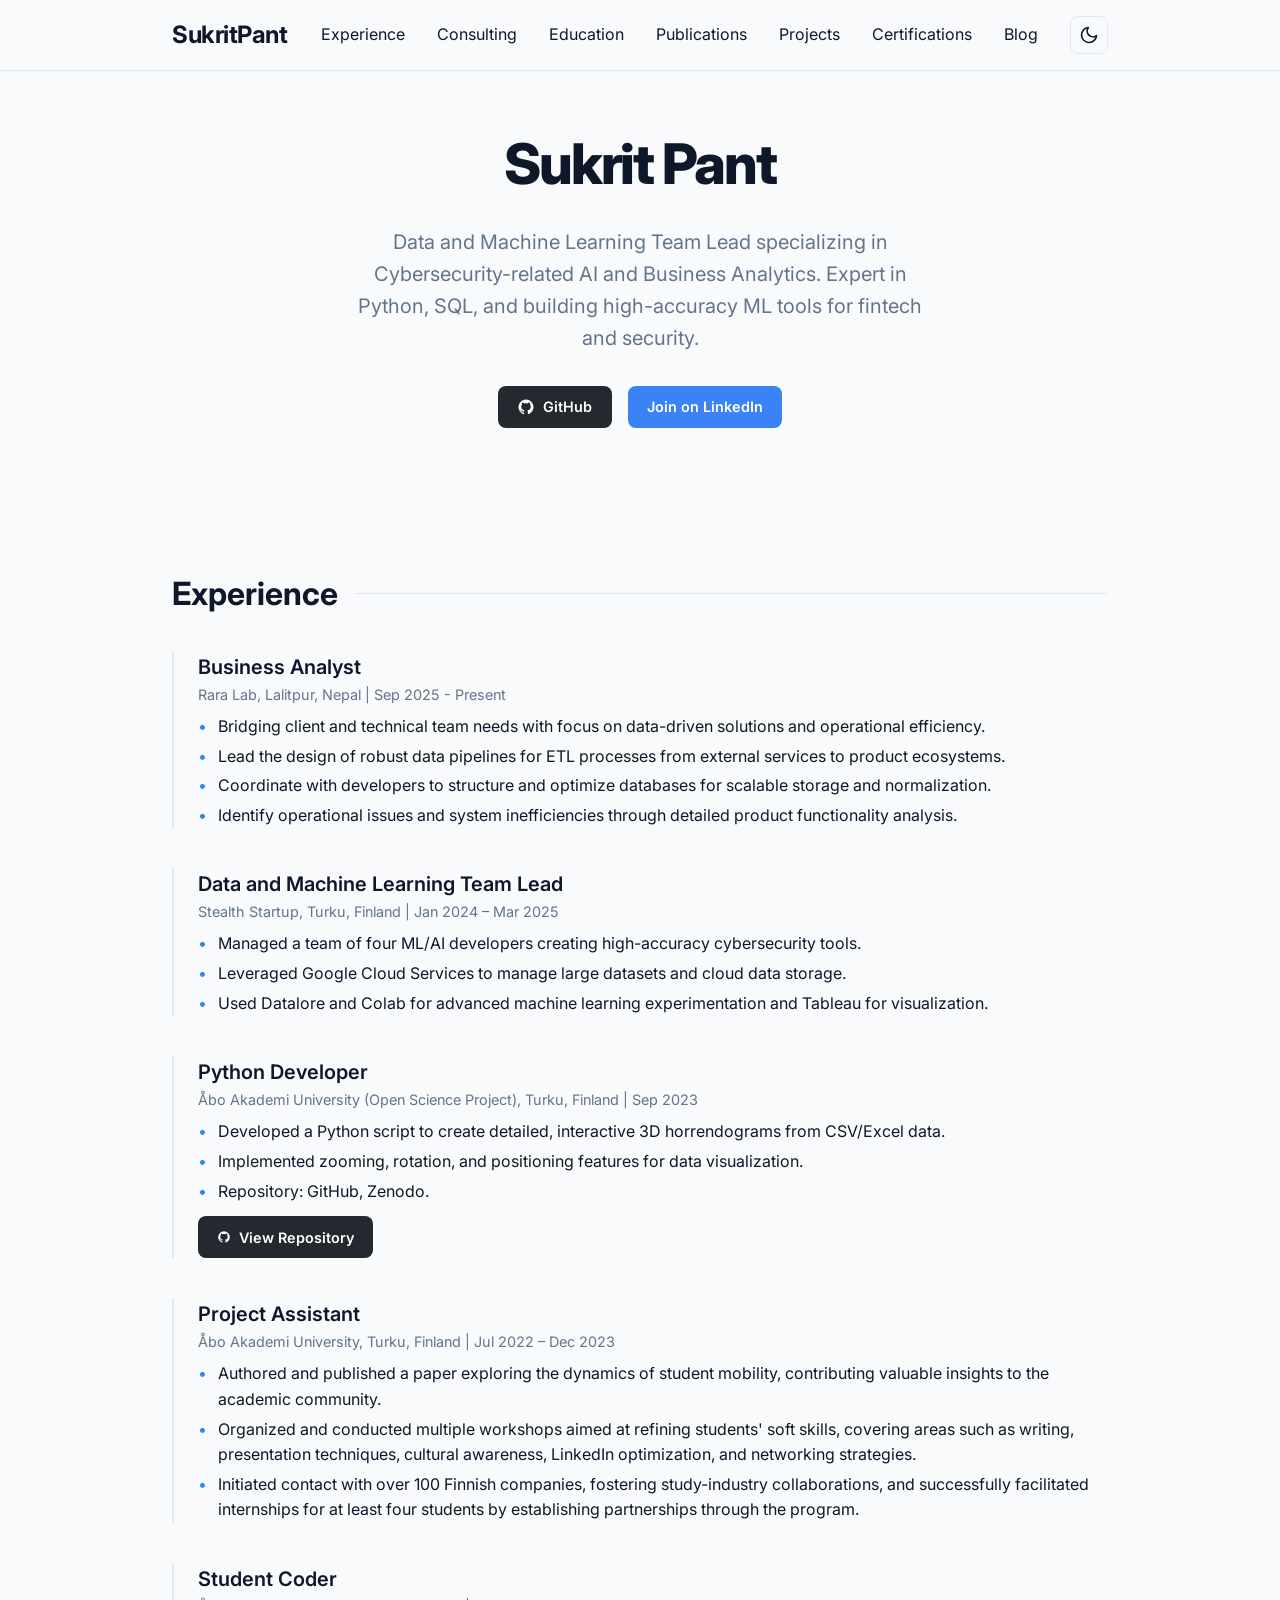
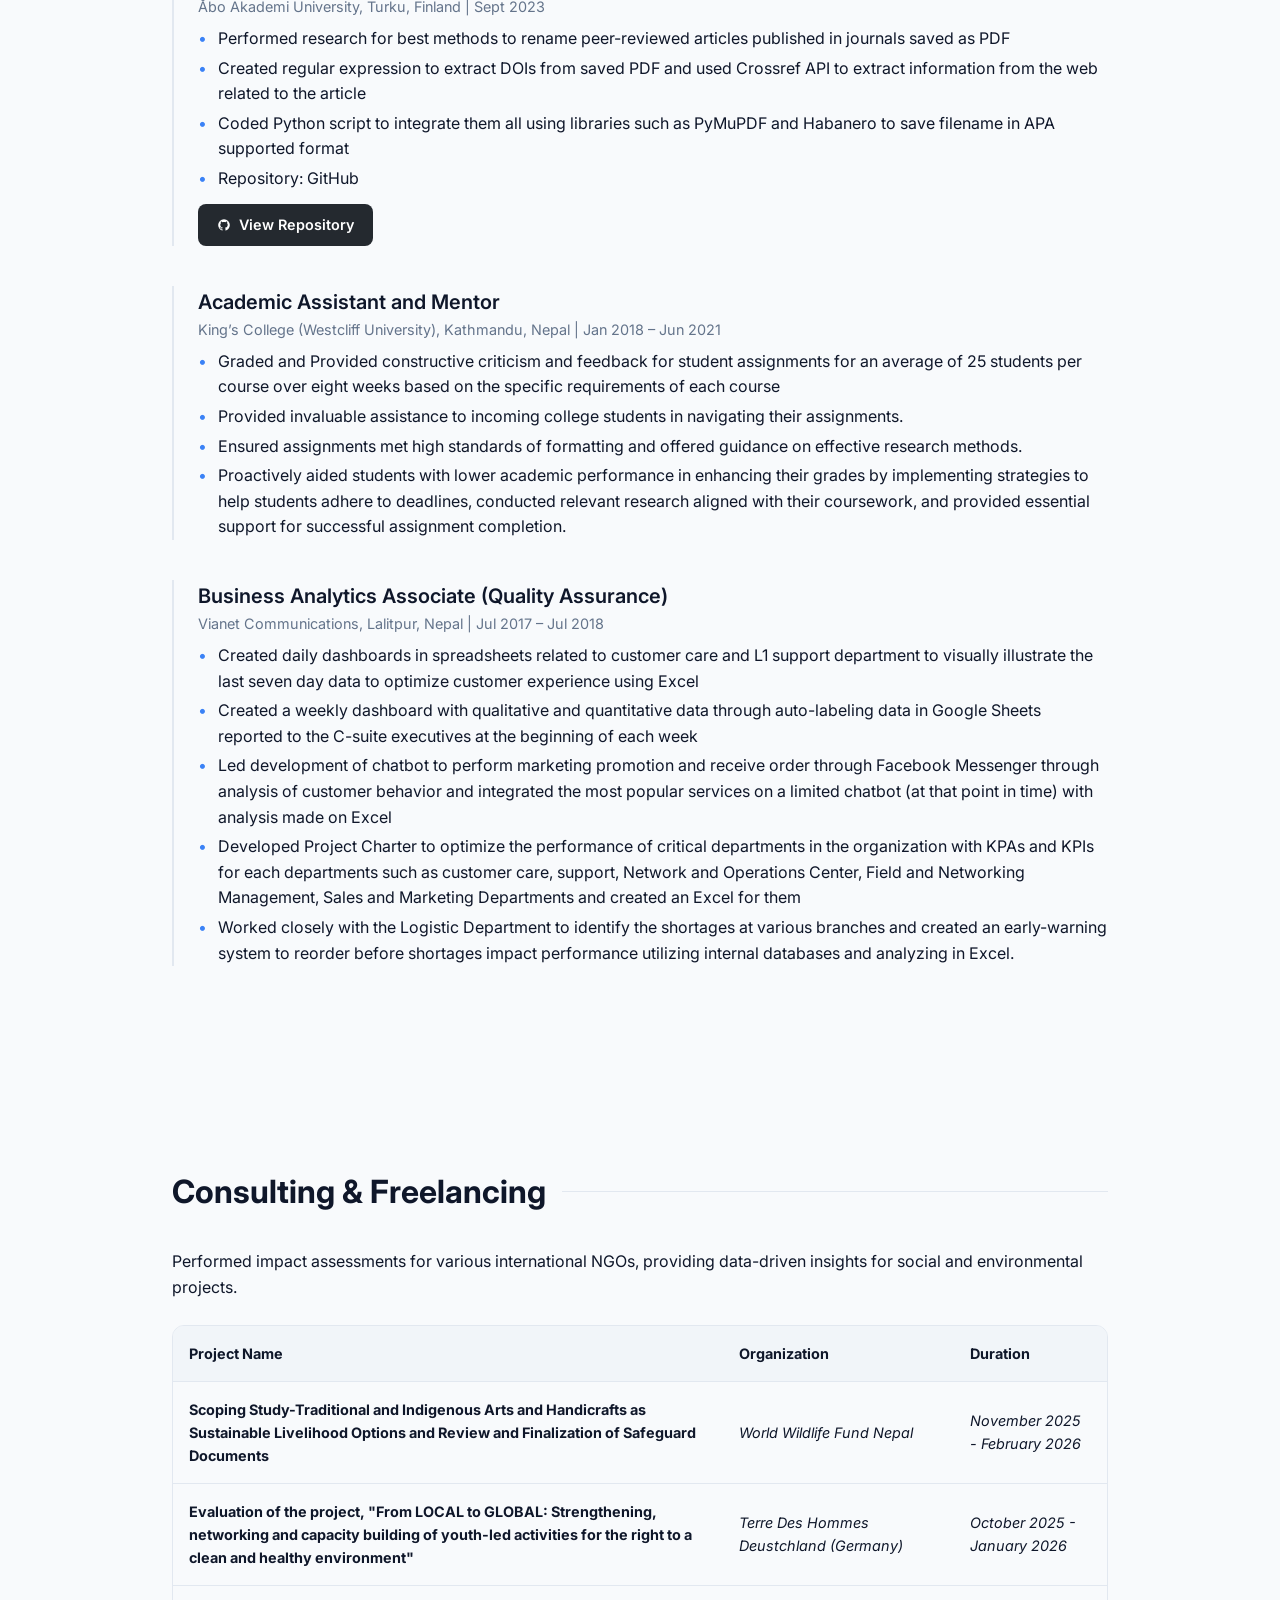
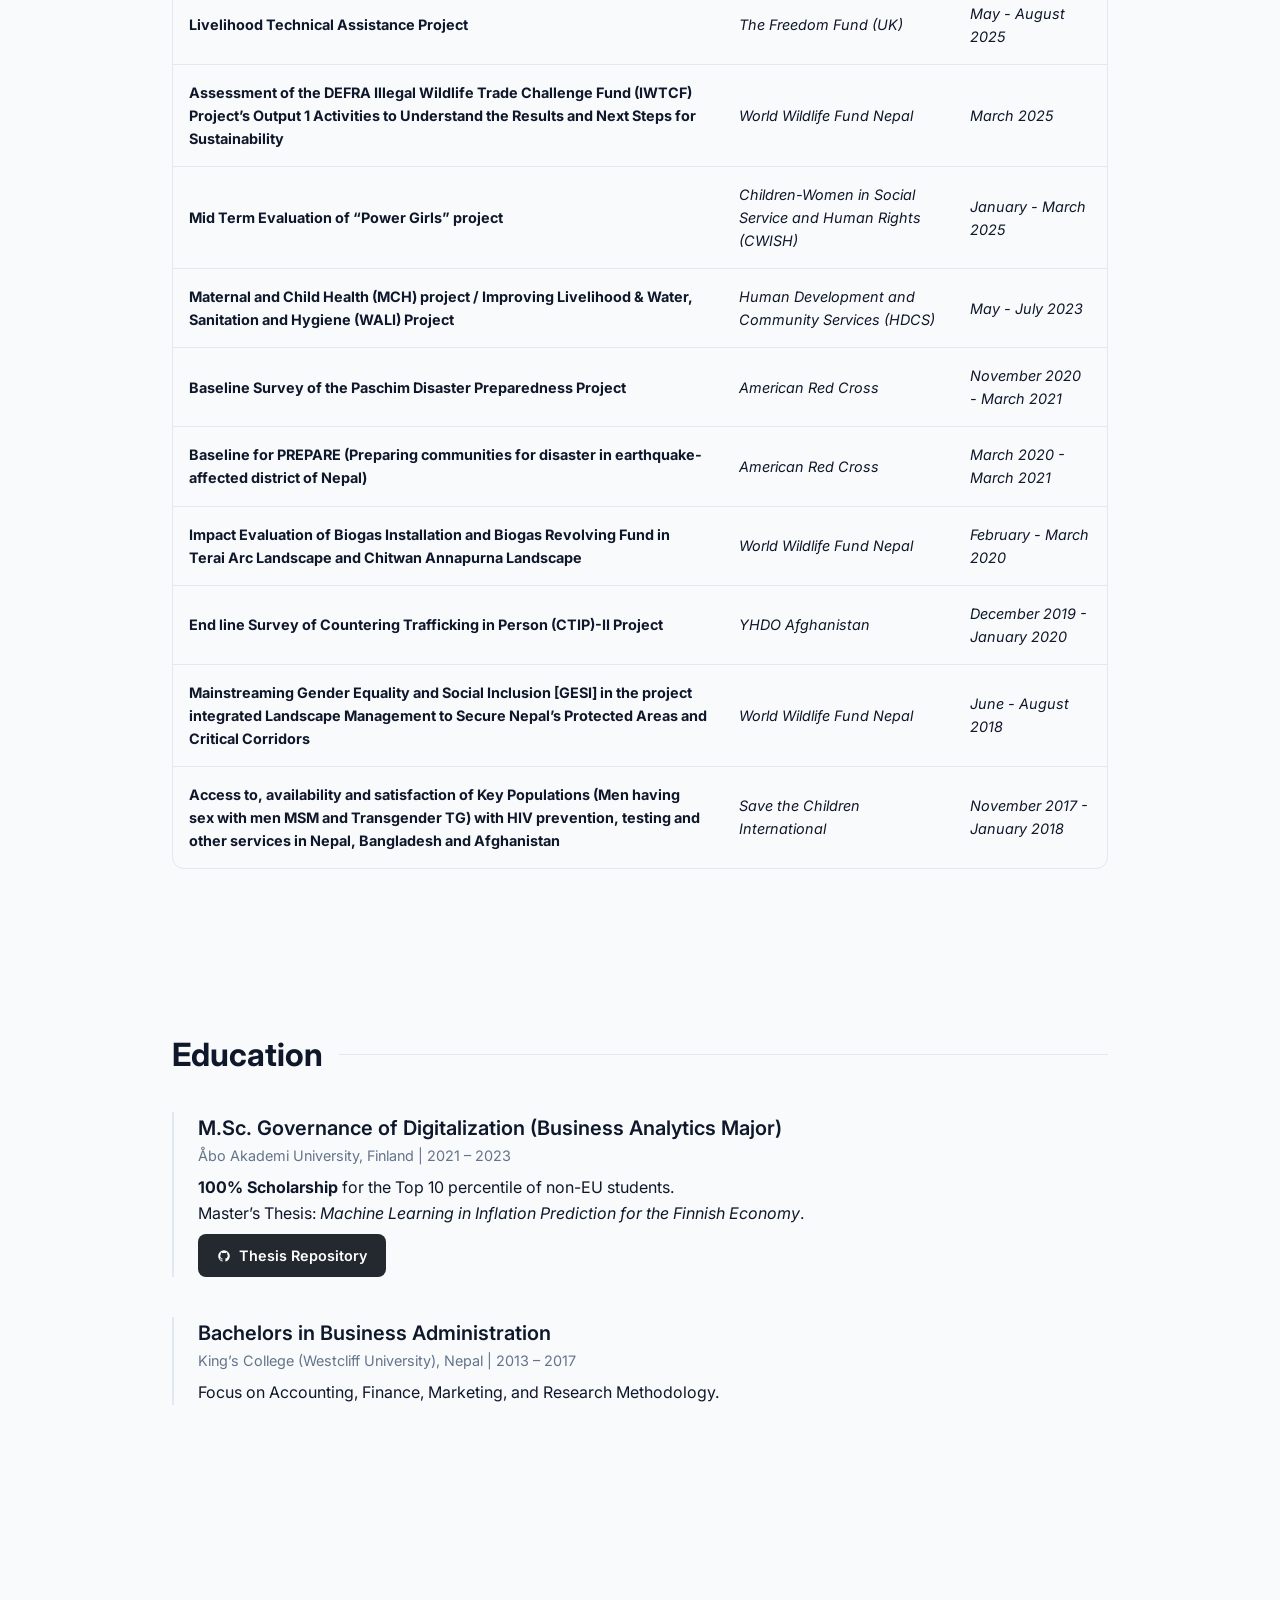
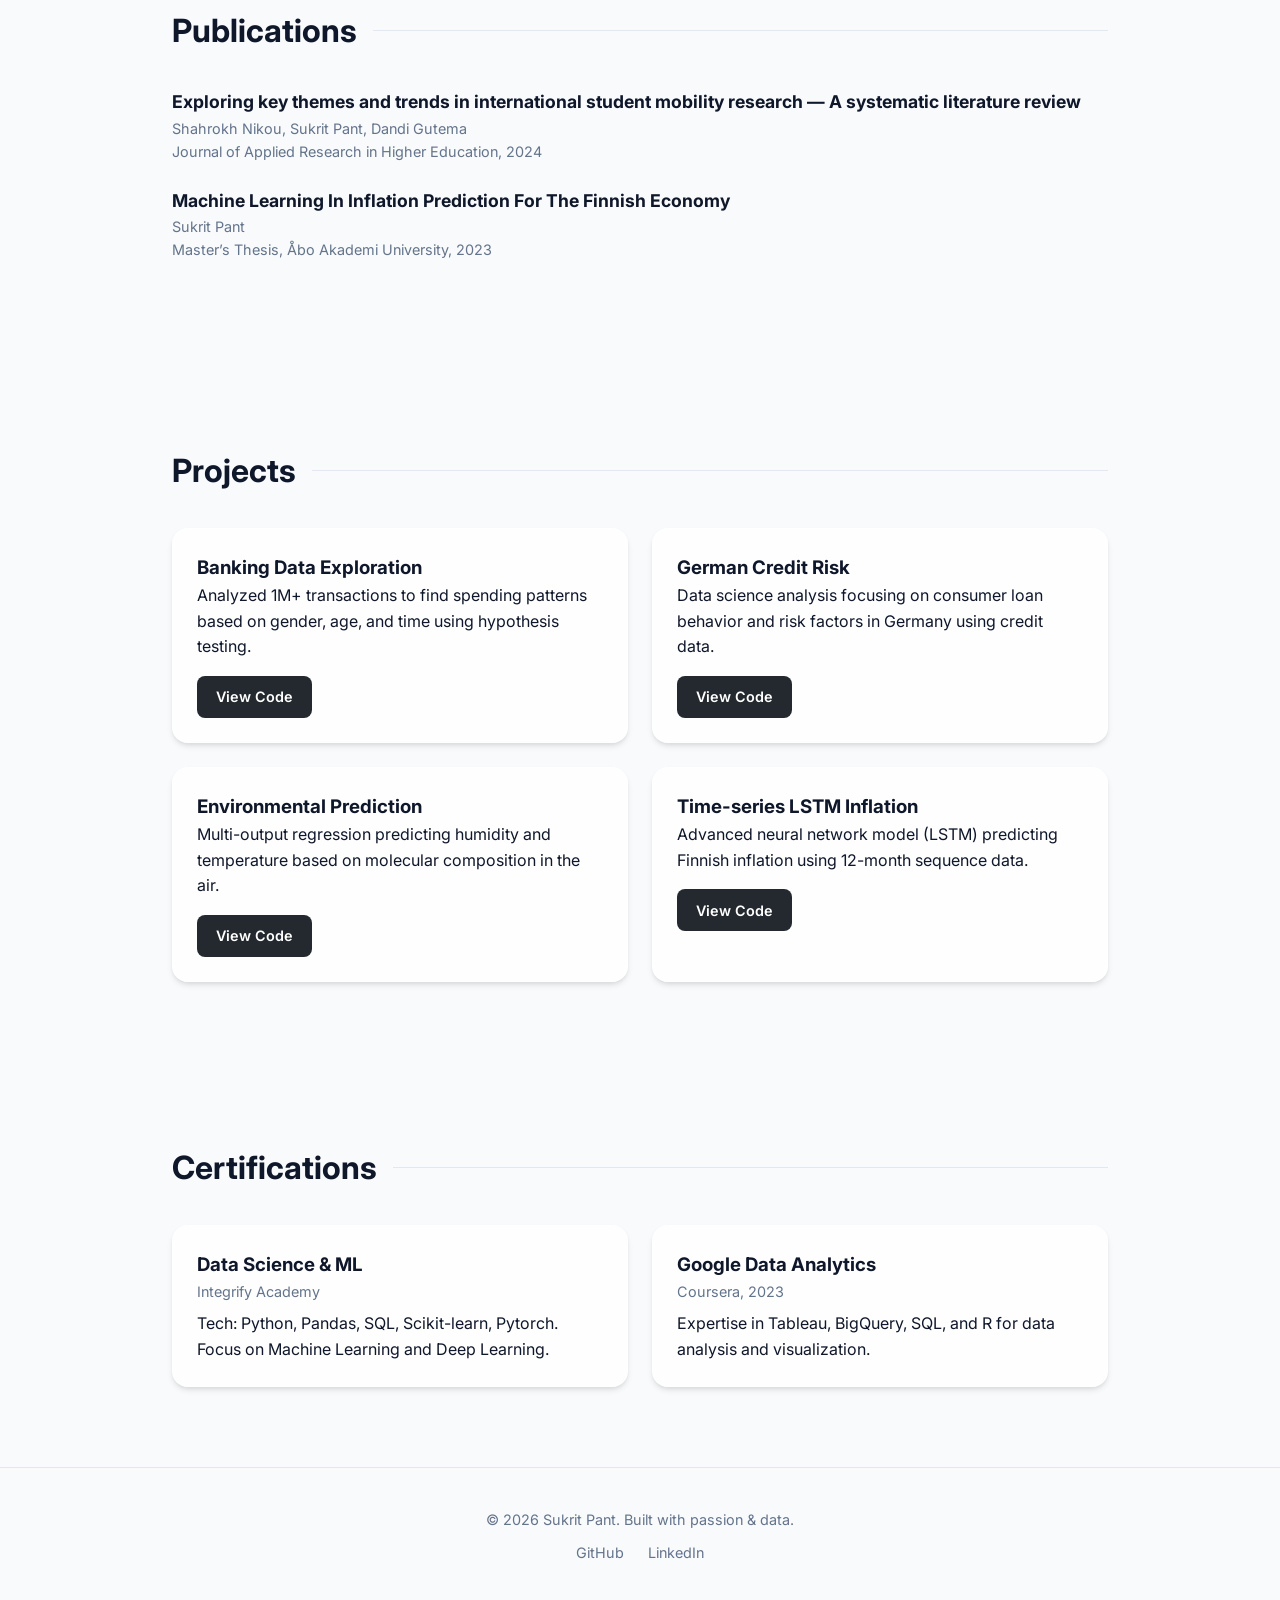
==== index.html @ 9f4bd6a6 "Static Website Build" ====
<!DOCTYPE html>
<html lang="en">

<head>
    <meta charset="UTF-8">
    <meta name="viewport" content="width=device-width, initial-scale=1.0">
    <title>Sukrit Pant | Data Scientist & Machine Learning Lead</title>
    <meta name="description"
        content="Portfolio of Sukrit Pant - Data & Machine Learning Lead with expertise in cybersecurity, business analytics, and AI.">
    <link rel="preconnect" href="https://fonts.googleapis.com">
    <link rel="preconnect" href="https://fonts.gstatic.com" crossorigin>
    <link href="https://fonts.googleapis.com/css2?family=Inter:wght@400;600;700;800&display=swap" rel="stylesheet">
    <link rel="stylesheet" href="styles.css">
</head>

<body>
    <header>
        <div class="container">
            <nav>
                <a href="index.html" class="logo">SukritPant</a>
                <div class="nav-links">
                    <a href="#experience">Experience</a>
                    <a href="#consulting">Consulting</a>
                    <a href="#education">Education</a>
                    <a href="#publications">Publications</a>
                    <a href="#projects">Projects</a>
                    <a href="#certifications">Certifications</a>
                    <a href="blog.html">Blog</a>
                    <button id="theme-toggle" aria-label="Toggle Dark Mode">
                        <svg id="sun-icon" xmlns="http://www.w3.org/2000/svg" width="20" height="20" viewBox="0 0 24 24"
                            fill="none" stroke="currentColor" stroke-width="2" stroke-linecap="round"
                            stroke-linejoin="round" style="display: none;">
                            <circle cx="12" cy="12" r="5"></circle>
                            <line x1="12" y1="1" x2="12" y2="3"></line>
                            <line x1="12" y1="21" x2="12" y2="23"></line>
                            <line x1="4.22" y1="4.22" x2="5.64" y2="5.64"></line>
                            <line x1="18.36" y1="18.36" x2="19.78" y2="19.78"></line>
                            <line x1="1" y1="12" x2="3" y2="12"></line>
                            <line x1="21" y1="12" x2="23" y2="12"></line>
                            <line x1="4.22" y1="19.78" x2="5.64" y2="18.36"></line>
                            <line x1="18.36" y1="5.64" x2="19.78" y2="4.22"></line>
                        </svg>
                        <svg id="moon-icon" xmlns="http://www.w3.org/2000/svg" width="20" height="20"
                            viewBox="0 0 24 24" fill="none" stroke="currentColor" stroke-width="2"
                            stroke-linecap="round" stroke-linejoin="round">
                            <path d="M21 12.79A9 9 0 1 1 11.21 3 7 7 0 0 0 21 12.79z"></path>
                        </svg>
                    </button>
                </div>
            </nav>
        </div>
    </header>

    <main class="container">
        <!-- Hero Section -->
        <section class="hero">
            <h1>Sukrit Pant</h1>
            <p>Data and Machine Learning Team Lead specializing in Cybersecurity-related AI and Business Analytics.
                Expert in Python, SQL, and building high-accuracy ML tools for fintech and security.</p>
            <div style="display: flex; justify-content: center; gap: 1rem; margin-top: 2rem;">
                <a href="https://github.com/sukritpant" class="btn btn-github" target="_blank">
                    <svg viewBox="0 0 24 24" width="18" height="18" fill="currentColor">
                        <path
                            d="M12 2A10 10 0 0 0 2 12c0 4.42 2.87 8.17 6.84 9.5.5.08.66-.23.66-.5v-1.69c-2.77.6-3.36-1.34-3.36-1.34-.46-1.16-1.11-1.47-1.11-1.47-.9-.62.07-.6.07-.6 1 .07 1.53 1.03 1.53 1.03.9 1.52 2.34 1.08 2.91.83.1-.65.35-1.09.63-1.34-2.22-.25-4.55-1.11-4.55-4.94 0-1.1.39-1.99 1.03-2.69-.1-.25-.45-1.29.1-2.64 0 0 .84-.27 2.75 1.02.79-.22 1.65-.33 2.5-.33.85 0 1.71.11 2.5.33 1.91-1.29 2.75-1.02 2.75-1.02.55 1.35.2 2.39.1 2.64.64.7 1.03 1.6 1.03 2.69 0 3.84-2.34 4.68-4.57 4.93.36.31.68.92.68 1.85V21c0 .27.16.59.67.5C19.14 20.16 22 16.42 22 12A10 10 0 0 0 12 2z" />
                    </svg>
                    GitHub
                </a>
                <a href="https://www.linkedin.com/in/sukritpant/" class="btn btn-primary" target="_blank">
                    Join on LinkedIn
                </a>
            </div>
        </section>

        <!-- Experience Section -->
        <section id="experience">
            <h2 class="section-title">Experience</h2>

            <div class="timeline-item">
                <h3>Business Analyst</h3>
                <div class="timeline-meta">Rara Lab, Lalitpur, Nepal | Sep 2025 - Present</div>
                <div class="timeline-content">
                    <ul>
                        <li>Bridging client and technical team needs with focus on data-driven solutions and operational
                            efficiency.</li>
                        <li>Lead the design of robust data pipelines for ETL processes from external services to product
                            ecosystems.</li>
                        <li>Coordinate with developers to structure and optimize databases for scalable storage and
                            normalization.</li>
                        <li>Identify operational issues and system inefficiencies through detailed product functionality
                            analysis.</li>
                    </ul>
                </div>
            </div>

            <div class="timeline-item">
                <h3>Data and Machine Learning Team Lead</h3>
                <div class="timeline-meta">Stealth Startup, Turku, Finland | Jan 2024 – Mar 2025</div>
                <div class="timeline-content">
                    <ul>
                        <li>Managed a team of four ML/AI developers creating high-accuracy cybersecurity tools.</li>
                        <li>Leveraged Google Cloud Services to manage large datasets and cloud data storage.</li>
                        <li>Used Datalore and Colab for advanced machine learning experimentation and Tableau for
                            visualization.</li>
                    </ul>
                </div>
            </div>

            <div class="timeline-item">
                <h3>Python Developer</h3>
                <div class="timeline-meta">Åbo Akademi University (Open Science Project), Turku, Finland | Sep 2023
                </div>
                <div class="timeline-content">
                    <ul>
                        <li>Developed a Python script to create detailed, interactive 3D horrendograms from CSV/Excel
                            data.</li>
                        <li>Implemented zooming, rotation, and positioning features for data visualization.</li>
                        <li>Repository: <a href="https://github.com/sukritpant/3d-horrendogramt"
                                target="_blank">GitHub</a>, <a href="https://zenodo.org/records/17541211"
                                target="_blank">Zenodo</a>.</li>
                    </ul>
                    <a href="https://github.com/sukritpant/3d-horrendogram" class="btn btn-github btn-sm"
                        style="margin-top: 0.5rem;" target="_blank">
                        <svg viewBox="0 0 24 24" width="14" height="14" fill="currentColor">
                            <path
                                d="M12 2A10 10 0 0 0 2 12c0 4.42 2.87 8.17 6.84 9.5.5.08.66-.23.66-.5v-1.69c-2.77.6-3.36-1.34-3.36-1.34-.46-1.16-1.11-1.47-1.11-1.47-.9-.62.07-.6.07-.6 1 .07 1.53 1.03 1.53 1.03.9 1.52 2.34 1.08 2.91.83.1-.65.35-1.09.63-1.34-2.22-.25-4.55-1.11-4.55-4.94 0-1.1.39-1.99 1.03-2.69-.1-.25-.45-1.29.1-2.64 0 0 .84-.27 2.75 1.02.79-.22 1.65-.33 2.5-.33.85 0 1.71.11 2.5.33 1.91-1.29 2.75-1.02 2.75-1.02.55 1.35.2 2.39.1 2.64.64.7 1.03 1.6 1.03 2.69 0 3.84-2.34 4.68-4.57 4.93.36.31.68.92.68 1.85V21c0 .27.16.59.67.5C19.14 20.16 22 16.42 22 12A10 10 0 0 0 12 2z" />
                        </svg>
                        View Repository
                    </a>
                </div>
            </div>

            <div class="timeline-item">
                <h3>Project Assistant</h3>
                <div class="timeline-meta">Åbo Akademi University, Turku, Finland | Jul 2022 – Dec 2023</div>
                <div class="timeline-content">
                    <ul>
                        <li>Authored and published a paper exploring the dynamics of student mobility, contributing
                            valuable insights to the academic community.</li>
                        <li>Organized and conducted multiple workshops aimed at refining students' soft skills, covering
                            areas such as writing, presentation techniques, cultural awareness, LinkedIn optimization,
                            and networking strategies.</li>
                        <li>Initiated contact with over 100 Finnish companies, fostering study-industry collaborations,
                            and successfully facilitated internships for at least four students by establishing
                            partnerships through the program.</li>
                    </ul>
                </div>
            </div>
            </div>
            <div class="timeline-item">
                <h3>Student Coder</h3>
                <div class="timeline-meta">Åbo Akademi University, Turku, Finland | Sept 2023</div>
                <div class="timeline-content">
                    <ul>
                        <li>Performed research for best methods to rename peer-reviewed articles published in journals
                            saved as PDF</li>
                        <li>Created regular expression to extract DOIs from saved PDF and used Crossref API to extract
                            information from the web related to the article</li>
                        <li>Coded Python script to integrate them all using libraries such as PyMuPDF and Habanero to
                            save filename in APA supported format</li>
                        <li>Repository: <a href="https://github.com/sukritpant/PDF_DOI_Renamer"
                                target="_blank">GitHub</a></li>
                    </ul>
                    <a href="https://github.com/sukritpant/PDF_DOI_Renamer" class="btn btn-github btn-sm"
                        style="margin-top: 0.5rem;" target="_blank">
                        <svg viewBox="0 0 24 24" width="14" height="14" fill="currentColor">
                            <path
                                d="M12 2A10 10 0 0 0 2 12c0 4.42 2.87 8.17 6.84 9.5.5.08.66-.23.66-.5v-1.69c-2.77.6-3.36-1.34-3.36-1.34-.46-1.16-1.11-1.47-1.11-1.47-.9-.62.07-.6.07-.6 1 .07 1.53 1.03 1.53 1.03.9 1.52 2.34 1.08 2.91.83.1-.65.35-1.09.63-1.34-2.22-.25-4.55-1.11-4.55-4.94 0-1.1.39-1.99 1.03-2.69-.1-.25-.45-1.29.1-2.64 0 0 .84-.27 2.75 1.02.79-.22 1.65-.33 2.5-.33.85 0 1.71.11 2.5.33 1.91-1.29 2.75-1.02 2.75-1.02.55 1.35.2 2.39.1 2.64.64.7 1.03 1.6 1.03 2.69 0 3.84-2.34 4.68-4.57 4.93.36.31.68.92.68 1.85V21c0 .27.16.59.67.5C19.14 20.16 22 16.42 22 12A10 10 0 0 0 12 2z" />
                        </svg>
                        View Repository
                    </a>
                </div>
            </div>
            <div class="timeline-item">
                <h3>Academic Assistant and Mentor</h3>
                <div class="timeline-meta">King’s College (Westcliff University), Kathmandu, Nepal | Jan 2018 – Jun 2021
                </div>
                <div class="timeline-content">
                    <ul>
                        <li>Graded and Provided constructive criticism and feedback for student assignments for an
                            average of 25 students per course over eight weeks based on the specific requirements of
                            each course</li>
                        <li>Provided invaluable assistance to incoming college students in navigating their assignments.
                        </li>
                        <li>Ensured assignments met high standards of formatting and offered guidance on effective
                            research methods.</li>
                        <li>Proactively aided students with lower academic performance in enhancing their grades by
                            implementing strategies to help students adhere to deadlines, conducted relevant research
                            aligned with their coursework, and provided essential support for successful assignment
                            completion. </li>
                    </ul>
                </div>
            </div>

            <div class="timeline-item">
                <h3>Business Analytics Associate (Quality Assurance)</h3>
                <div class="timeline-meta">Vianet Communications, Lalitpur, Nepal | Jul 2017 – Jul 2018</div>
                <div class="timeline-content">
                    <ul>
                        <li>Created daily dashboards in spreadsheets related to customer care and L1 support
                            department to visually illustrate the last seven day data to optimize customer experience
                            using Excel</li>
                        <li>Created a weekly dashboard with qualitative and quantitative data through auto-labeling
                            data in Google Sheets reported to the C-suite executives at the beginning of each week</li>
                        <li>Led development of chatbot to perform marketing promotion and receive order through
                            Facebook Messenger through analysis of customer behavior and integrated the most popular
                            services on a limited chatbot (at that point in time) with analysis made on Excel</li>
                        <li>Developed Project Charter to optimize the performance of critical departments in the
                            organization with KPAs and KPIs for each departments such as customer care, support, Network
                            and Operations Center, Field and Networking Management, Sales and Marketing Departments and
                            created an Excel for them</li>
                        <li>Worked closely with the Logistic Department to identify the shortages at various branches
                            and created an early-warning system to reorder before shortages impact performance utilizing
                            internal databases and analyzing in Excel.</li>
                    </ul>
                </div>
            </div>
        </section>

        <!-- Consulting Section -->
        <section id="consulting">
            <h2 class="section-title">Consulting & Freelancing</h2>
            <p>Performed impact assessments for various international NGOs, providing data-driven insights for social
                and environmental projects.</p>
            <div class="consulting-table-container">
                <table>
                    <thead>
                        <tr>
                            <th>Project Name</th>
                            <th>Organization</th>
                            <th>Duration</th>
                        </tr>
                    </thead>
                    <tbody>
                        <tr>
                            <td><strong>Scoping Study-Traditional and Indigenous Arts and Handicrafts as Sustainable
                                    Livelihood
                                    Options and Review and Finalization of Safeguard Documents</strong></td>
                            <td><i>World Wildlife Fund Nepal</i></td>
                            <td><i>November 2025 - February 2026</i></td>
                        </tr>
                        <tr>
                            <td><strong>Evaluation of the project, "From LOCAL to GLOBAL: Strengthening, networking and
                                    capacity
                                    building of youth-led activities for the right to a clean and healthy
                                    environment"</strong></td>
                            <td><i>Terre Des Hommes Deustchland (Germany)</i></td>
                            <td><i>October 2025 - January 2026</i></td>
                        </tr>
                        <tr>
                            <td><strong>Livelihood Technical Assistance Project</strong></td>
                            <td><i>The Freedom Fund (UK)</i></td>
                            <td><i>May - August 2025</i></td>
                        </tr>
                        <tr>
                            <td><strong>Assessment of the DEFRA Illegal Wildlife Trade Challenge Fund (IWTCF) Project’s
                                    Output 1
                                    Activities to Understand the Results and Next Steps for Sustainability</strong></td>
                            <td><i>World Wildlife Fund Nepal</i></td>
                            <td><i>March 2025</i></td>
                        </tr>
                        <tr>
                            <td><strong>Mid Term Evaluation of “Power Girls” project</strong></td>
                            <td><i>Children-Women in Social Service and Human Rights (CWISH)</i></td>
                            <td><i>January - March 2025</i></td>
                        </tr>
                        <tr>
                            <td><strong>Maternal and Child Health (MCH) project / Improving Livelihood & Water,
                                    Sanitation and
                                    Hygiene (WALI) Project</strong></td>
                            <td><i>Human Development and Community Services (HDCS)</i></td>
                            <td><i>May - July 2023</i></td>
                        </tr>
                        <tr>
                            <td><strong>Baseline Survey of the Paschim Disaster Preparedness Project</strong></td>
                            <td><i>American Red Cross</i></td>
                            <td><i>November 2020 - March 2021</i></td>
                        </tr>
                        <tr>
                            <td><strong>Baseline for PREPARE (Preparing communities for disaster in earthquake-affected
                                    district
                                    of Nepal)</strong></td>
                            <td><i>American Red Cross</i></td>
                            <td><i>March 2020 - March 2021</i></td>
                        </tr>
                        <tr>
                            <td><strong>Impact Evaluation of Biogas Installation and Biogas Revolving Fund in Terai Arc
                                    Landscape and Chitwan Annapurna Landscape</strong></td>
                            <td><i>World Wildlife Fund Nepal</i></td>
                            <td><i>February - March 2020</i></td>
                        </tr>
                        <tr>
                            <td><strong>End line Survey of Countering Trafficking in Person (CTIP)-II Project</strong>
                            </td>
                            <td><i>YHDO Afghanistan</i></td>
                            <td><i>December 2019 - January 2020</i></td>
                        </tr>
                        <tr>
                            <td><strong>Mainstreaming Gender Equality and Social Inclusion [GESI] in the project
                                    integrated
                                    Landscape Management to Secure Nepal’s Protected Areas and Critical
                                    Corridors</strong></td>
                            <td><i>World Wildlife Fund Nepal</i></td>
                            <td><i>June - August 2018</i></td>
                        </tr>
                        <tr>
                            <td><strong>Access to, availability and satisfaction of Key Populations (Men having sex with
                                    men MSM
                                    and Transgender TG) with HIV prevention, testing and other services in Nepal,
                                    Bangladesh
                                    and Afghanistan</strong></td>
                            <td><i>Save the Children International</i></td>
                            <td><i>November 2017 - January 2018</i></td>
                        </tr>
                    </tbody>
                </table>
            </div>
        </section>

        <!-- Education Section -->
        <section id="education">
            <h2 class="section-title">Education</h2>

            <div class="timeline-item">
                <h3>M.Sc. Governance of Digitalization (Business Analytics Major)</h3>
                <div class="timeline-meta">Åbo Akademi University, Finland | 2021 – 2023</div>
                <div class="timeline-content">
                    <p><strong>100% Scholarship</strong> for the Top 10 percentile of non-EU students.</p>
                    <p>Master’s Thesis: <em>Machine Learning in Inflation Prediction for the Finnish Economy</em>.</p>
                    <a href="https://github.com/sukritpant" class="btn btn-github btn-sm" style="margin-top: 0.5rem;">
                        <svg viewBox="0 0 24 24" width="14" height="14" fill="currentColor">
                            <path
                                d="M12 2A10 10 0 0 0 2 12c0 4.42 2.87 8.17 6.84 9.5.5.08.66-.23.66-.5v-1.69c-2.77.6-3.36-1.34-3.36-1.34-.46-1.16-1.11-1.47-1.11-1.47-.9-.62.07-.6.07-.6 1 .07 1.53 1.03 1.53 1.03.9 1.52 2.34 1.08 2.91.83.1-.65.35-1.09.63-1.34-2.22-.25-4.55-1.11-4.55-4.94 0-1.1.39-1.99 1.03-2.69-.1-.25-.45-1.29.1-2.64 0 0 .84-.27 2.75 1.02.79-.22 1.65-.33 2.5-.33.85 0 1.71.11 2.5.33 1.91-1.29 2.75-1.02 2.75-1.02.55 1.35.2 2.39.1 2.64.64.7 1.03 1.6 1.03 2.69 0 3.84-2.34 4.68-4.57 4.93.36.31.68.92.68 1.85V21c0 .27.16.59.67.5C19.14 20.16 22 16.42 22 12A10 10 0 0 0 12 2z" />
                        </svg>
                        Thesis Repository
                    </a>
                </div>
            </div>

            <div class="timeline-item">
                <h3>Bachelors in Business Administration</h3>
                <div class="timeline-meta">King’s College (Westcliff University), Nepal | 2013 – 2017</div>
                <div class="timeline-content">
                    <p>Focus on Accounting, Finance, Marketing, and Research Methodology.</p>
                </div>
            </div>
        </section>

        <!-- Publications Section -->
        <section id="publications">
            <h2 class="section-title">Publications</h2>
            <a href="https://www.emerald.com/jarhe/article/16/3/843/1218182/Exploring-key-themes-and-trends-in-international"
                target="_blank">
                <div class="pub-item">
                    <div class="pub-title">Exploring key themes and trends in international student mobility research —
                        A
                        systematic literature review</div>
                    <div class="pub-authors">Shahrokh Nikou, Sukrit Pant, Dandi Gutema</div>
                    <div class="timeline-meta">Journal of Applied Research in Higher Education, 2024</div>
                </div>
            </a>
            <a href="https://www.doria.fi/handle/10024/187134" target="_blank">
                <div class="pub-item">
                    <div class="pub-title">Machine Learning In Inflation Prediction For The Finnish Economy</div>
                    <div class="pub-authors">Sukrit Pant</div>
                    <div class="timeline-meta">Master’s Thesis, Åbo Akademi University, 2023</div>
                </div>
            </a>
        </section>

        <!-- Projects Section -->
        <section id="projects">
            <h2 class="section-title">Projects</h2>
            <div class="grid">
                <div class="card">
                    <h3>Banking Data Exploration</h3>
                    <p>Analyzed 1M+ transactions to find spending patterns based on gender, age, and time using
                        hypothesis testing.</p>
                    <a href="https://github.com/sukritpant/bank-customer-segmentation" class="btn btn-github btn-sm"
                        style="margin-top: 1rem;" target="_blank">View
                        Code</a>
                </div>
                <div class="card">
                    <h3>German Credit Risk</h3>
                    <p>Data science analysis focusing on consumer loan behavior and risk factors in Germany using credit
                        data.</p>
                    <a href="https://github.com/sukritpant/german_credit_risk_data_science"
                        class="btn btn-github btn-sm" style="margin-top: 1rem;" target="_blank">View
                        Code</a>
                </div>
                <div class="card">
                    <h3>Environmental Prediction</h3>
                    <p>Multi-output regression predicting humidity and temperature based on molecular composition in the
                        air.</p>
                    <a href="https://github.com/sukritpant/AirQuality_ML_pytorch" class="btn btn-github btn-sm"
                        style="margin-top: 1rem;" target="_blank">View
                        Code</a>
                </div>
                <div class="card">
                    <h3>Time-series LSTM Inflation</h3>
                    <p>Advanced neural network model (LSTM) predicting Finnish inflation using 12-month sequence data.
                    </p>
                    <a href="https://github.com/sukritpant/inflation_lstm" class="btn btn-github btn-sm"
                        style="margin-top: 1rem;" target="_blank">View
                        Code</a>
                </div>
            </div>
        </section>

        <!-- Certifications Section -->
        <section id="certifications">
            <h2 class="section-title">Certifications</h2>
            <div class="grid">
                <div class="card">
                    <h3>Data Science & ML</h3>
                    <div class="timeline-meta">Integrify Academy</div>
                    <p>Tech: Python, Pandas, SQL, Scikit-learn, Pytorch. Focus on Machine Learning and Deep Learning.
                    </p>
                </div>
                <div class="card">
                    <h3>Google Data Analytics</h3>
                    <div class="timeline-meta">Coursera, 2023</div>
                    <p>Expertise in Tableau, BigQuery, SQL, and R for data analysis and visualization.</p>
                </div>
            </div>
        </section>
    </main>

    <footer>
        <div class="container">
            <p>&copy; 2026 Sukrit Pant. Built with passion & data.</p>
            <div style="margin-top: 10px;">
                <a href="https://github.com/sukritpant" style="margin: 0 10px;" target="_blank">GitHub</a>
                <a href="https://www.linkedin.com/in/sukritpant/" style="margin: 0 10px;" target="_blank">LinkedIn</a>
            </div>
        </div>
    </footer>

    <script src="scripts.js"></script>
</body>

</html>
---- styles.css ----
:root {
    /* Light Mode Palette */
    --bg-color: #f8fafc;
    --text-color: #0f172a;
    --accent-color: #3b82f6;
    --secondary-bg: #ffffff;
    --border-color: #e2e8f0;
    --muted-text: #64748b;
    --card-bg: rgba(255, 255, 255, 0.8);
    --glass-border: rgba(255, 255, 255, 0.3);
    --header-bg: rgba(248, 250, 252, 0.8);
    --hover-bg: #f1f5f9;
}

[data-theme="dark"] {
    /* Dark Mode Palette */
    --bg-color: #0f172a;
    --text-color: #f8fafc;
    --accent-color: #60a5fa;
    --secondary-bg: #1e293b;
    --border-color: #334155;
    --muted-text: #94a3b8;
    --card-bg: rgba(30, 41, 59, 0.8);
    --glass-border: rgba(255, 255, 255, 0.1);
    --header-bg: rgba(15, 23, 42, 0.8);
    --hover-bg: #334155;
}

* {
    box-sizing: border-box;
    margin: 0;
    padding: 0;
    transition: background-color 0.3s ease, color 0.3s ease;
}

body {
    font-family: 'Inter', system-ui, -apple-system, sans-serif;
    background-color: var(--bg-color);
    color: var(--text-color);
    line-height: 1.6;
    overflow-x: hidden;
}

a {
    text-decoration: none;
    color: inherit;
}

/* Layout */
.container {
    max-width: 1000px;
    margin: 0 auto;
    padding: 0 2rem;
}

/* Navigation */
header {
    position: fixed;
    top: 0;
    width: 100%;
    z-index: 1000;
    background-color: var(--header-bg);
    backdrop-filter: blur(12px);
    border-bottom: 1px solid var(--border-color);
}

nav {
    height: 70px;
    display: flex;
    justify-content: space-between;
    align-items: center;
}

.logo {
    font-weight: 700;
    font-size: 1.5rem;
    letter-spacing: -0.02em;
}

.nav-links {
    display: flex;
    gap: 2rem;
    align-items: center;
}

.nav-links a:hover {
    color: var(--accent-color);
}

/* Theme Toggle */
#theme-toggle {
    background: none;
    border: 1px solid var(--border-color);
    padding: 0.5rem;
    border-radius: 8px;
    cursor: pointer;
    color: var(--text-color);
    display: flex;
    align-items: center;
    justify-content: center;
}

/* Hero Section */
.hero {
    padding: 120px 0 60px;
    text-align: center;
}

.hero h1 {
    font-size: 3.5rem;
    font-weight: 800;
    margin-bottom: 1rem;
    letter-spacing: -0.04em;
}

.hero p {
    font-size: 1.25rem;
    color: var(--muted-text);
    max-width: 600px;
    margin: 0 auto 2rem;
}

/* Sections */
section {
    padding: 80px 0;
}

.section-title {
    font-size: 2rem;
    font-weight: 700;
    margin-bottom: 2rem;
    display: flex;
    align-items: center;
    gap: 1rem;
}

.section-title::after {
    content: "";
    height: 1px;
    background: var(--border-color);
    flex-grow: 1;
}

/* Cards */
.grid {
    display: grid;
    grid-template-columns: repeat(auto-fit, minmax(300px, 1fr));
    gap: 1.5rem;
}

.card {
    background: var(--card-bg);
    border: 1px solid var(--glass-border);
    padding: 1.5rem;
    border-radius: 16px;
    box-shadow: 0 4px 6px -1px rgba(0, 0, 0, 0.1), 0 2px 4px -1px rgba(0, 0, 0, 0.06);
    transition: transform 0.2s ease, box-shadow 0.2s ease;
}

.card:hover {
    transform: translateY(-4px);
    box-shadow: 0 10px 15px -3px rgba(0, 0, 0, 0.1), 0 4px 6px -2px rgba(0, 0, 0, 0.05);
}

/* Experience & Education List */
.timeline-item {
    margin-bottom: 2.5rem;
    position: relative;
    padding-left: 1.5rem;
    border-left: 2px solid var(--border-color);
}

.timeline-item h3 {
    font-size: 1.25rem;
    font-weight: 600;
}

.timeline-meta {
    font-size: 0.9rem;
    color: var(--muted-text);
    margin-bottom: 0.5rem;
}

.timeline-content ul {
    list-style: none;
    margin-top: 0.5rem;
}

.timeline-content li {
    position: relative;
    padding-left: 1.25rem;
    margin-bottom: 0.25rem;
}

.timeline-content li::before {
    content: "•";
    position: absolute;
    left: 0;
    color: var(--accent-color);
}


/* Blog Grid */
.blog-grid {
    display: grid;
    grid-template-columns: repeat(auto-fill, minmax(300px, 1fr));
    gap: 2rem;
}

.blog-card {
    display: flex;
    flex-direction: column;
}

.blog-card img {
    width: 100%;
    height: 200px;
    object-fit: cover;
    border-radius: 12px;
    margin-bottom: 1rem;
}

.blog-title {
    font-weight: 700;
    font-size: 1.25rem;
    margin-bottom: 0.5rem;
}

.blog-excerpt {
    color: var(--muted-text);
    font-size: 0.95rem;
    flex-grow: 1;
}

.blog-date {
    font-size: 0.8rem;
    color: var(--muted-text);
    margin-top: 1rem;
}

/* Buttons */
.btn {
    display: inline-flex;
    align-items: center;
    gap: 0.5rem;
    padding: 0.6rem 1.2rem;
    border-radius: 8px;
    font-weight: 600;
    font-size: 0.9rem;
    cursor: pointer;
    transition: all 0.2s ease;
    border: 1px solid var(--border-color);
    background: var(--secondary-bg);
    color: var(--text-color);
}

.btn:hover {
    background: var(--hover-bg);
    transform: translateY(-1px);
}

.btn-primary {
    background: var(--accent-color);
    color: white;
    border: none;
}

.btn-primary:hover {
    color: var(--accent-color);
}

.btn-github {
    background: #24292f;
    color: white;
    border: none;
}

.btn-github:hover {
    background: #1b1f23;
}

[data-theme="dark"] .btn-github {
    background: #f0f6fc;
    color: #1b1f23;
}

/* Publications */
.pub-item {
    margin-bottom: 1.5rem;
}

.pub-title {
    font-weight: 700;
    font-size: 1.1rem;
}

.pub-authors {
    font-size: 0.9rem;
    color: var(--muted-text);
}

/* Consulting Table */
.consulting-table-container {
    overflow-x: auto;
    margin-top: 1.5rem;
    border: 1px solid var(--border-color);
    border-radius: 12px;
}

table {
    width: 100%;
    border-collapse: collapse;
    font-size: 0.9rem;
}

th,
td {
    padding: 1rem;
    text-align: left;
    border-bottom: 1px solid var(--border-color);
}

th {
    background: var(--hover-bg);
    font-weight: 700;
}

tr:last-child td {
    border-bottom: none;
}

/* Footer */
footer {
    padding: 40px 0;
    text-align: center;
    border-top: 1px solid var(--border-color);
    color: var(--muted-text);
    font-size: 0.9rem;
}

/* Responsive */
@media (max-width: 768px) {
    .hero h1 {
        font-size: 2.5rem;
    }

    .nav-links {
        display: none;
        /* Mobile menu logic can be added later */
    }
}
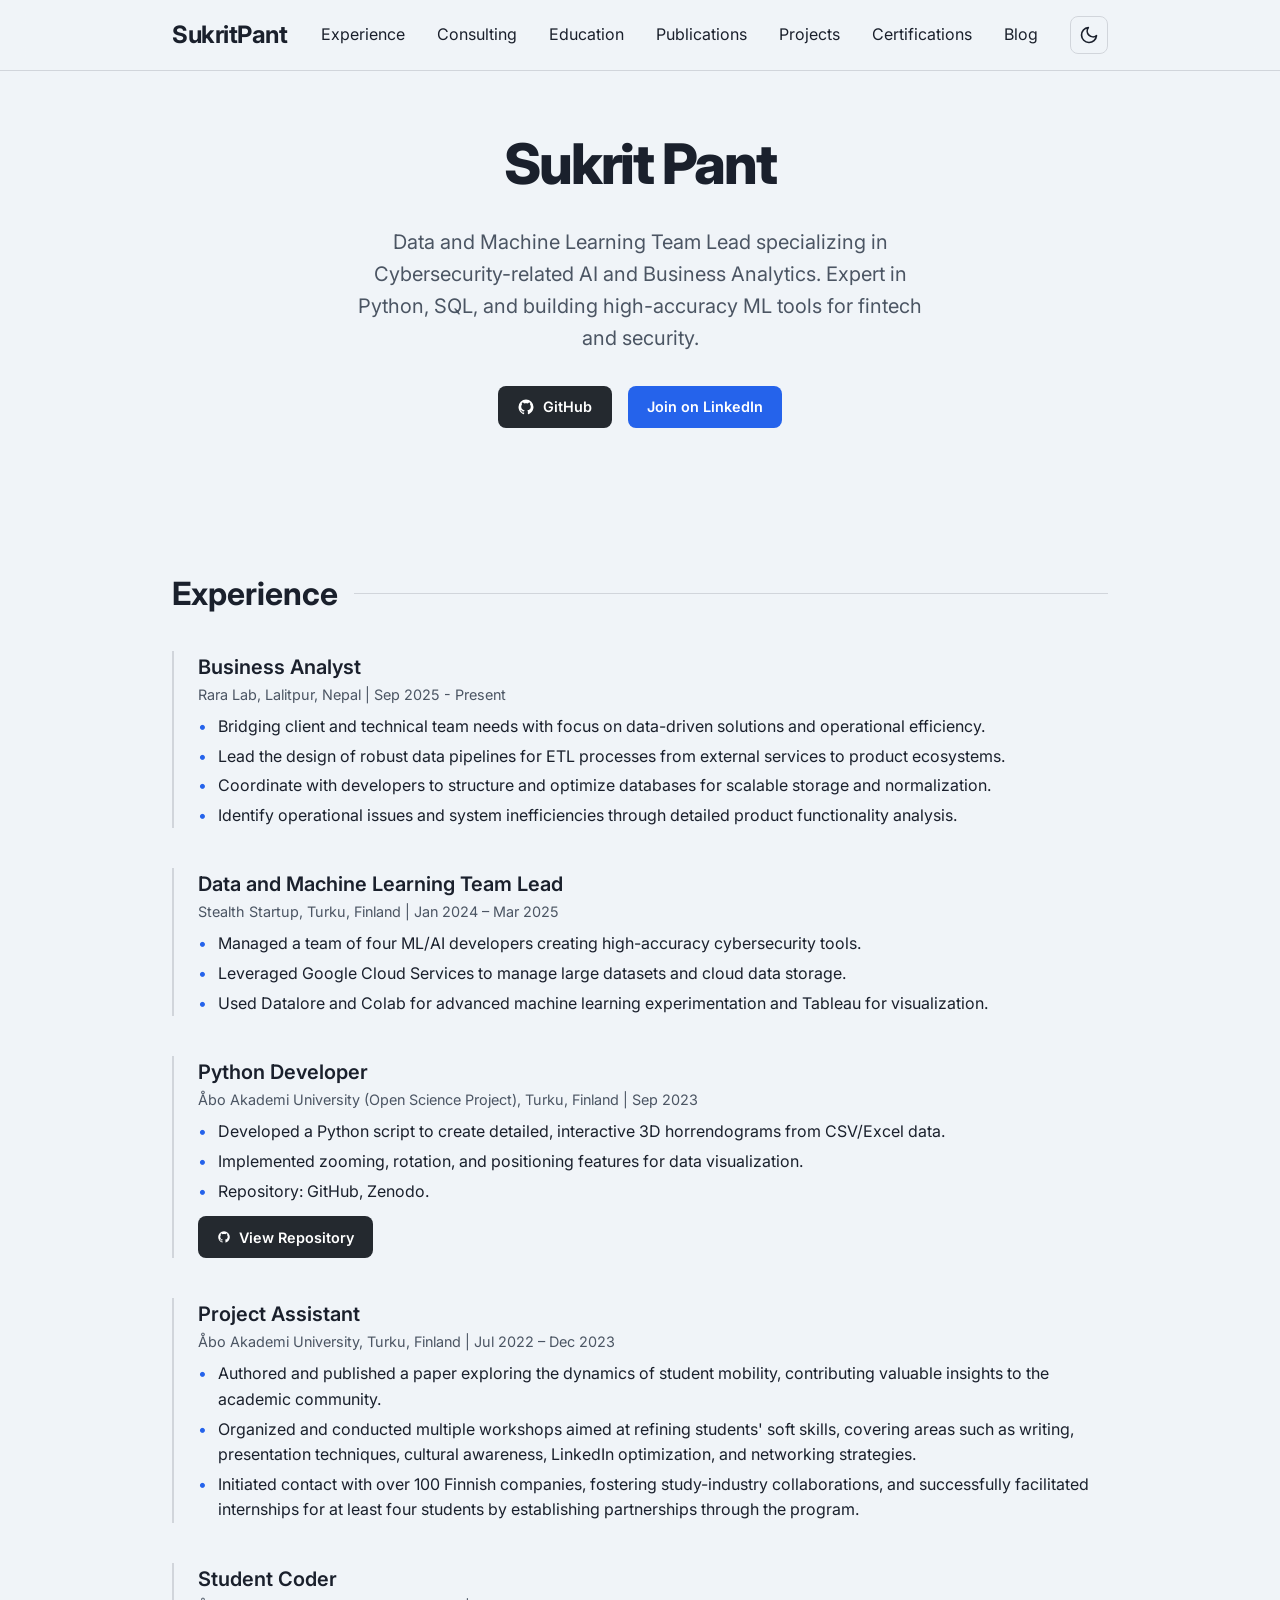
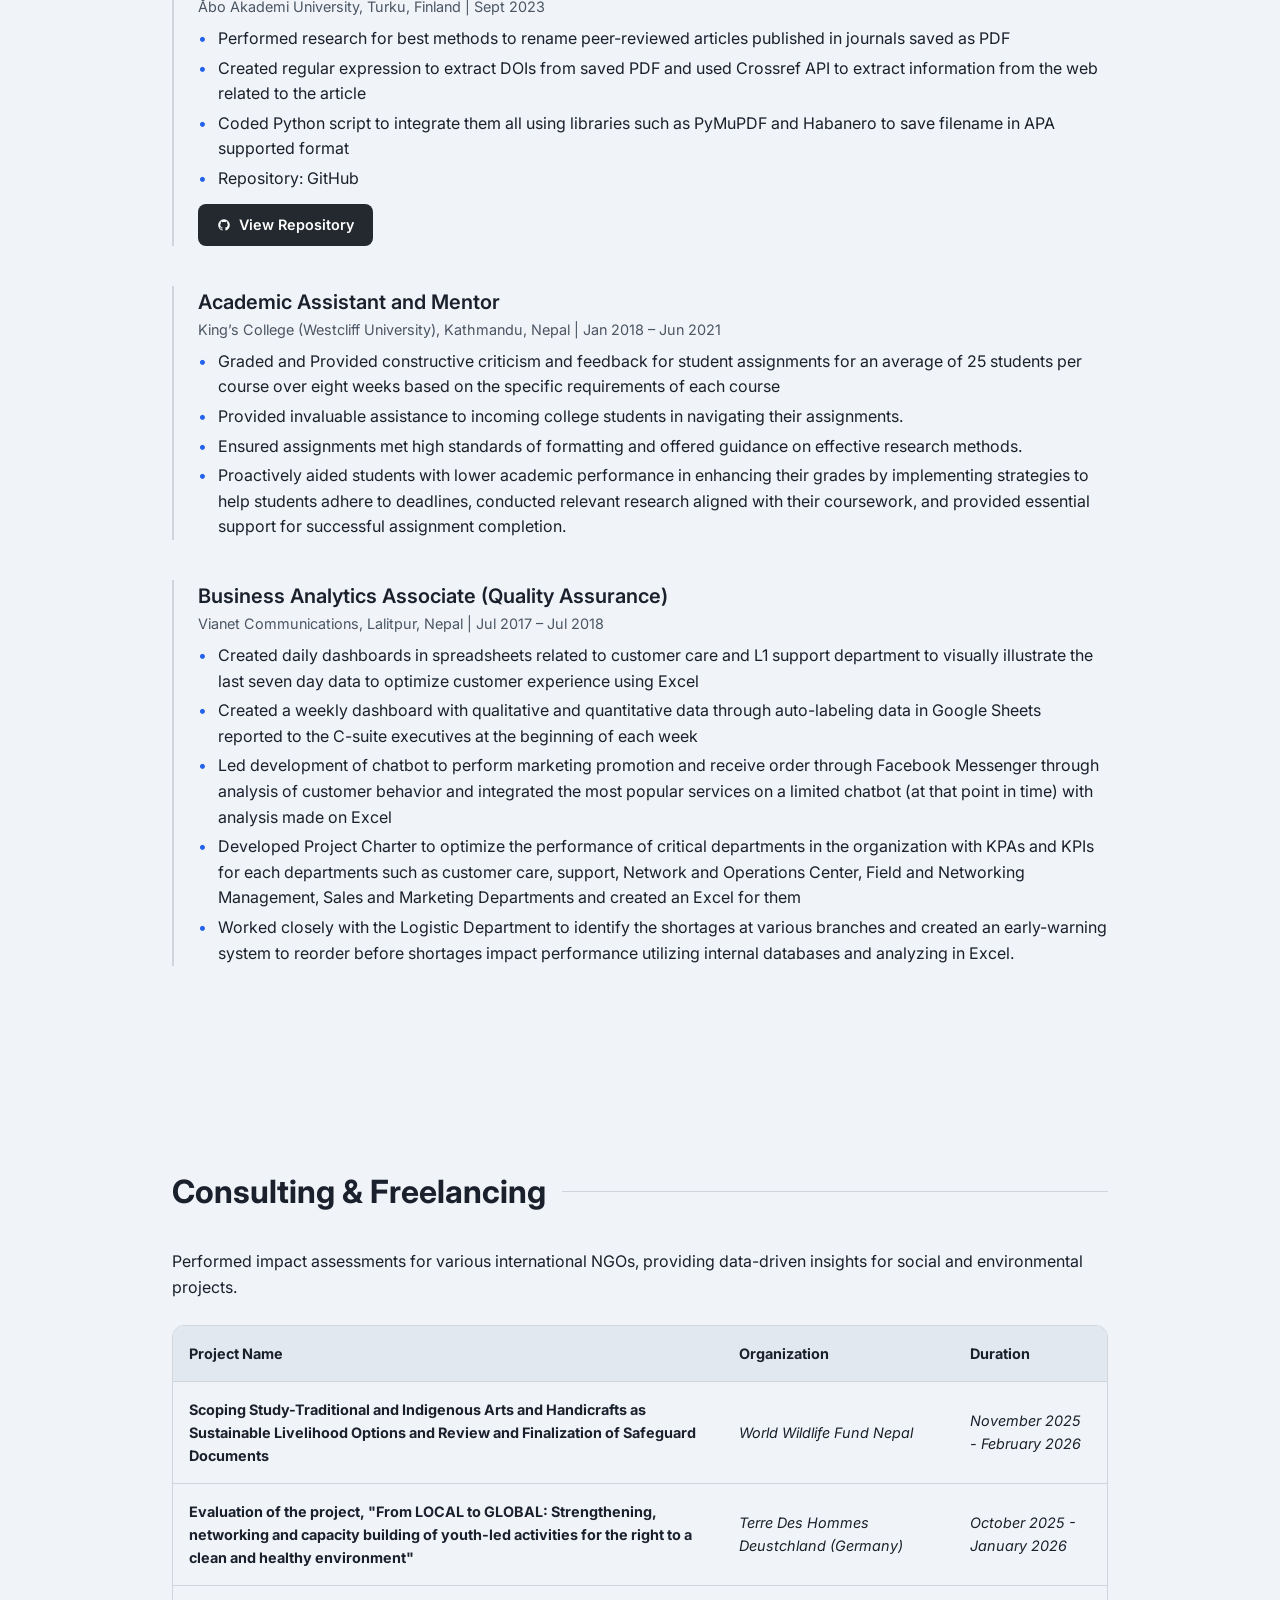
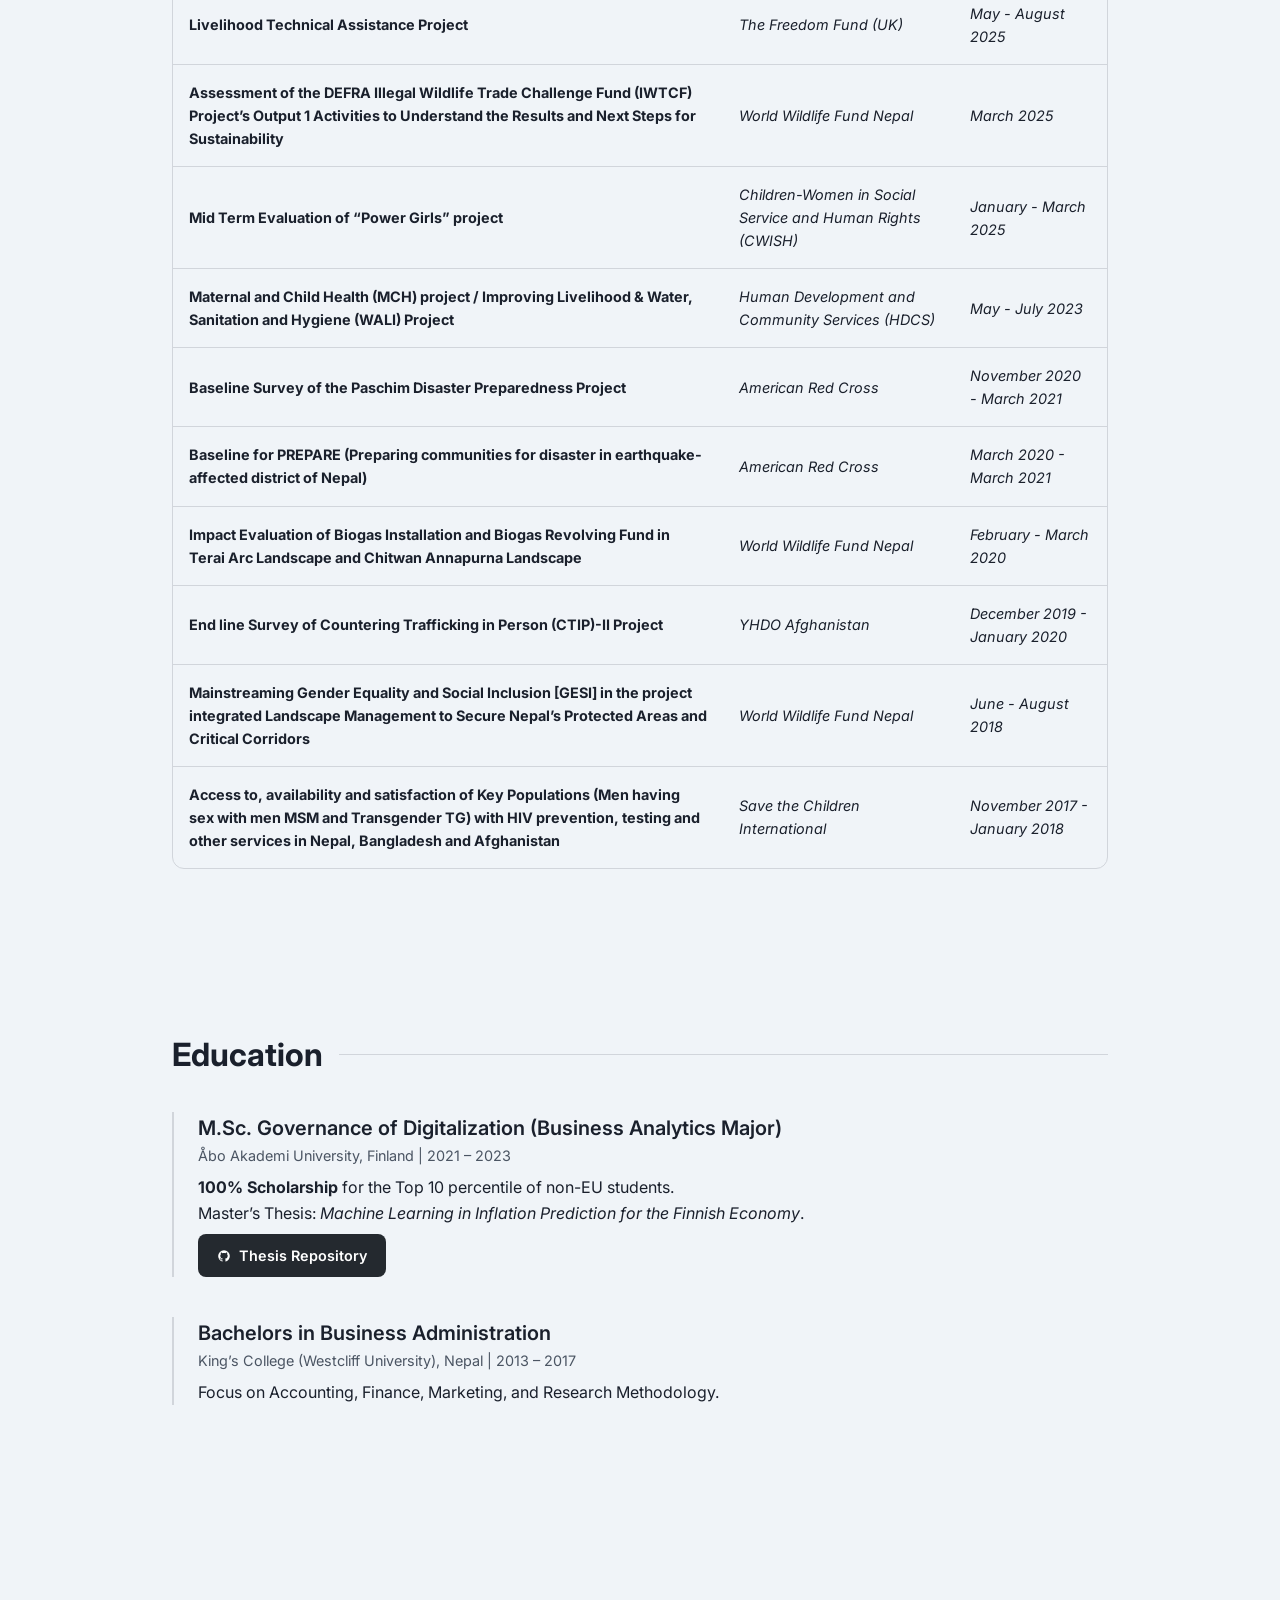
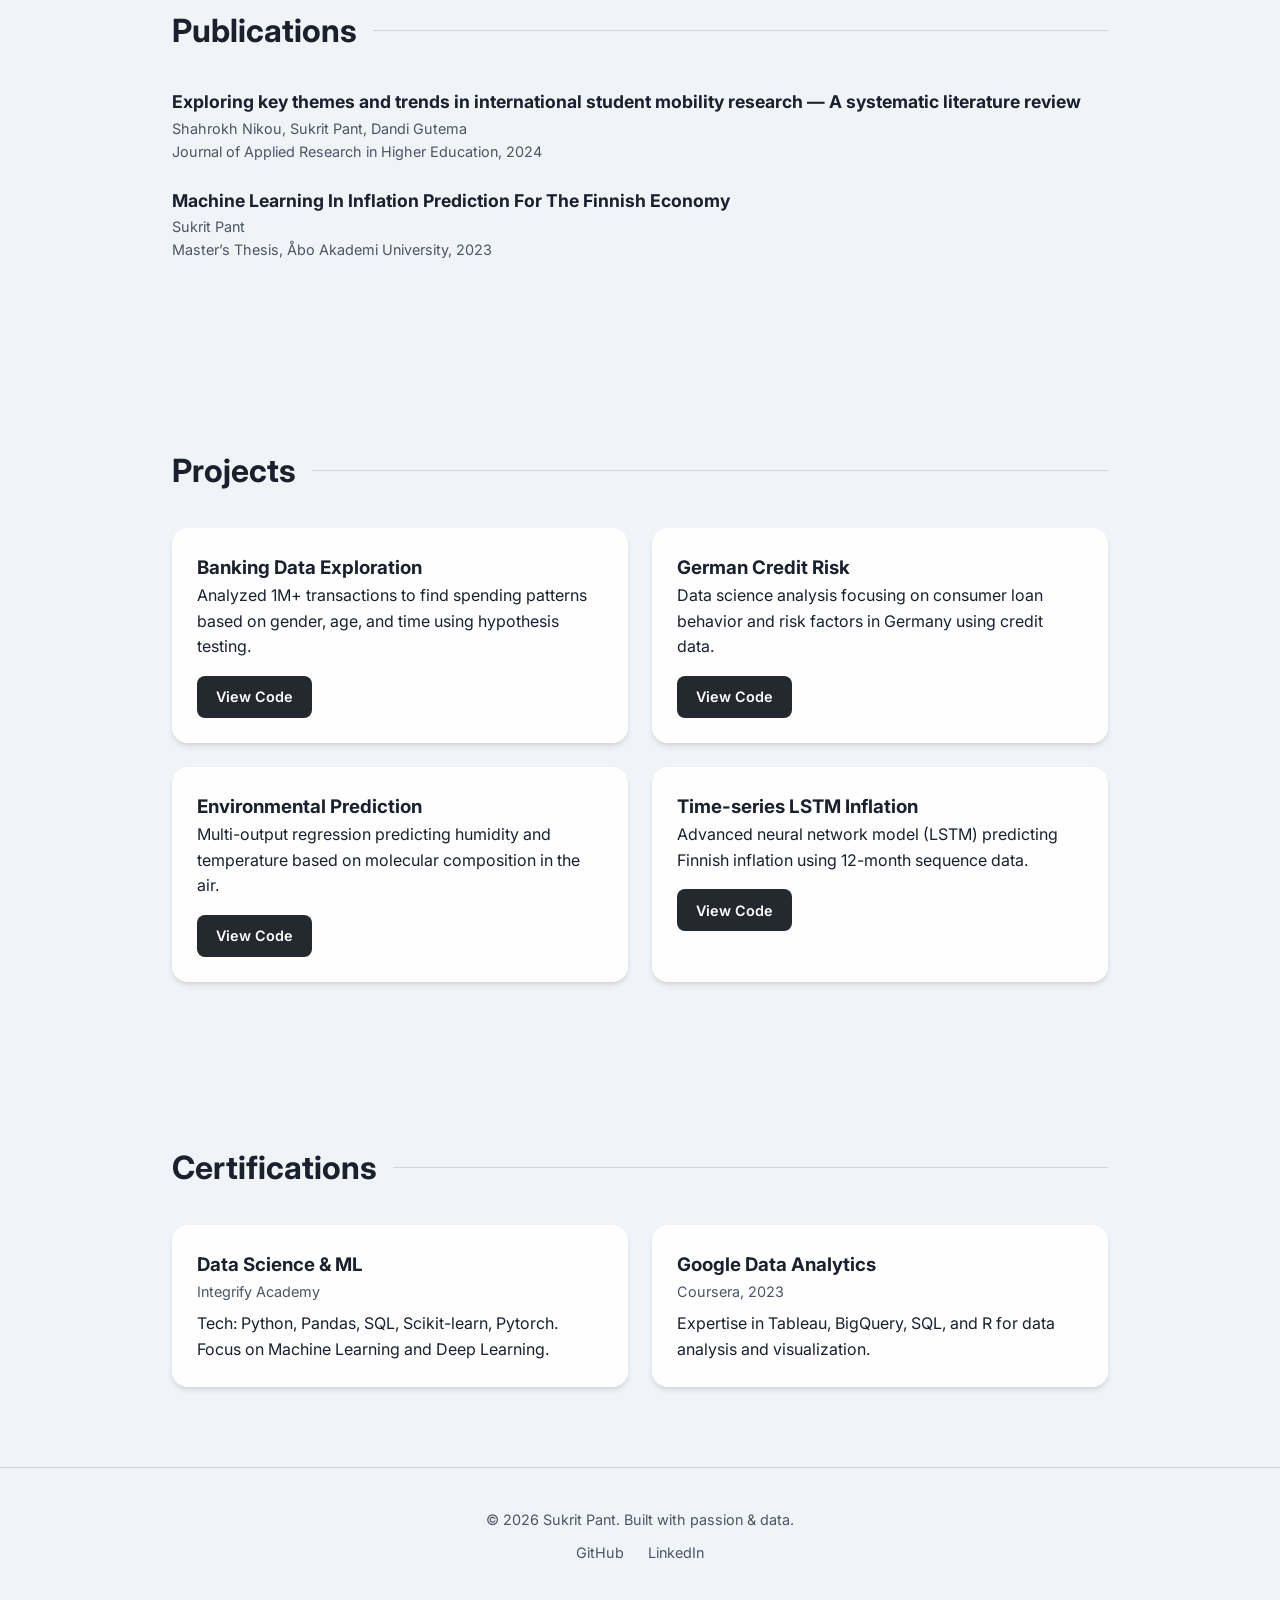
==== commit ee3a6b61: "Fixing menu" ====
--- a/index.html
+++ b/index.html
@@ -18,7 +18,12 @@
         <div class="container">
             <nav>
                 <a href="index.html" class="logo">SukritPant</a>
-                <div class="nav-links">
+                <button class="hamburger" aria-label="Toggle Mobile Menu" id="hamburger-btn">
+                    <span></span>
+                    <span></span>
+                    <span></span>
+                </button>
+                <div class="nav-links" id="nav-links">
                     <a href="#experience">Experience</a>
                     <a href="#consulting">Consulting</a>
                     <a href="#education">Education</a>
--- a/styles.css
+++ b/styles.css
@@ -1,29 +1,33 @@
 :root {
-    /* Light Mode Palette */
-    --bg-color: #f8fafc;
-    --text-color: #0f172a;
+    /* Light Mode Palette - More Vibrant & Premium */
+    --bg-color: #f0f4f8;
+    --text-color: #1a202c;
+    --accent-color: #2563eb;
+    --accent-gradient: linear-gradient(135deg, #2563eb 0%, #3b82f6 100%);
+    --secondary-bg: #ffffff;
+    --border-color: #d1d5db;
+    --muted-text: #4b5563;
+    --card-bg: rgba(255, 255, 255, 0.9);
+    --glass-border: rgba(255, 255, 255, 0.5);
+    --header-bg: rgba(240, 244, 248, 0.8);
+    --hover-bg: #e2e8f0;
+    --nav-mobile-bg: rgba(255, 255, 255, 0.98);
+}
+
+[data-theme="dark"] {
+    /* Dark Mode Palette - Better Contrast & Depth */
+    --bg-color: #0b1120;
+    --text-color: #f1f5f9;
     --accent-color: #3b82f6;
-    --secondary-bg: #ffffff;
-    --border-color: #e2e8f0;
-    --muted-text: #64748b;
-    --card-bg: rgba(255, 255, 255, 0.8);
-    --glass-border: rgba(255, 255, 255, 0.3);
-    --header-bg: rgba(248, 250, 252, 0.8);
-    --hover-bg: #f1f5f9;
-}
-
-[data-theme="dark"] {
-    /* Dark Mode Palette */
-    --bg-color: #0f172a;
-    --text-color: #f8fafc;
-    --accent-color: #60a5fa;
+    --accent-gradient: linear-gradient(135deg, #3b82f6 0%, #60a5fa 100%);
     --secondary-bg: #1e293b;
     --border-color: #334155;
     --muted-text: #94a3b8;
-    --card-bg: rgba(30, 41, 59, 0.8);
+    --card-bg: rgba(30, 41, 59, 0.9);
     --glass-border: rgba(255, 255, 255, 0.1);
-    --header-bg: rgba(15, 23, 42, 0.8);
-    --hover-bg: #334155;
+    --header-bg: rgba(11, 17, 32, 0.8);
+    --hover-bg: #2d3748;
+    --nav-mobile-bg: rgba(15, 23, 42, 0.98);
 }
 
 * {
@@ -85,6 +89,48 @@
 
 .nav-links a:hover {
     color: var(--accent-color);
+}
+
+.nav-links a.active {
+    color: var(--accent-color);
+    font-weight: 600;
+}
+
+/* Hamburger Menu */
+.hamburger {
+    display: none;
+    flex-direction: column;
+    justify-content: space-around;
+    width: 24px;
+    height: 24px;
+    background: transparent;
+    border: none;
+    cursor: pointer;
+    padding: 0;
+    z-index: 1001;
+}
+
+.hamburger span {
+    width: 24px;
+    height: 2px;
+    background: var(--text-color);
+    border-radius: 10px;
+    transition: all 0.3s linear;
+    position: relative;
+    transform-origin: 1px;
+}
+
+.hamburger.open span:first-child {
+    transform: rotate(45deg);
+}
+
+.hamburger.open span:nth-child(2) {
+    opacity: 0;
+    transform: translateX(20px);
+}
+
+.hamburger.open span:nth-child(3) {
+    transform: rotate(-45deg);
 }
 
 /* Theme Toggle */
@@ -344,8 +390,40 @@
         font-size: 2.5rem;
     }
 
+    .hamburger {
+        display: flex;
+    }
+
     .nav-links {
         display: none;
-        /* Mobile menu logic can be added later */
+        position: absolute;
+        top: 70px;
+        left: 0;
+        width: 100%;
+        background-color: var(--nav-mobile-bg);
+        flex-direction: column;
+        align-items: center;
+        padding: 2rem 0;
+        gap: 1.5rem;
+        border-bottom: 1px solid var(--border-color);
+        backdrop-filter: blur(12px);
+        box-shadow: 0 4px 6px -1px rgba(0, 0, 0, 0.1);
+    }
+
+    .nav-links.open {
+        display: flex;
+        animation: slideDown 0.3s ease-out forwards;
+    }
+
+    @keyframes slideDown {
+        from {
+            opacity: 0;
+            transform: translateY(-10px);
+        }
+
+        to {
+            opacity: 1;
+            transform: translateY(0);
+        }
     }
 }
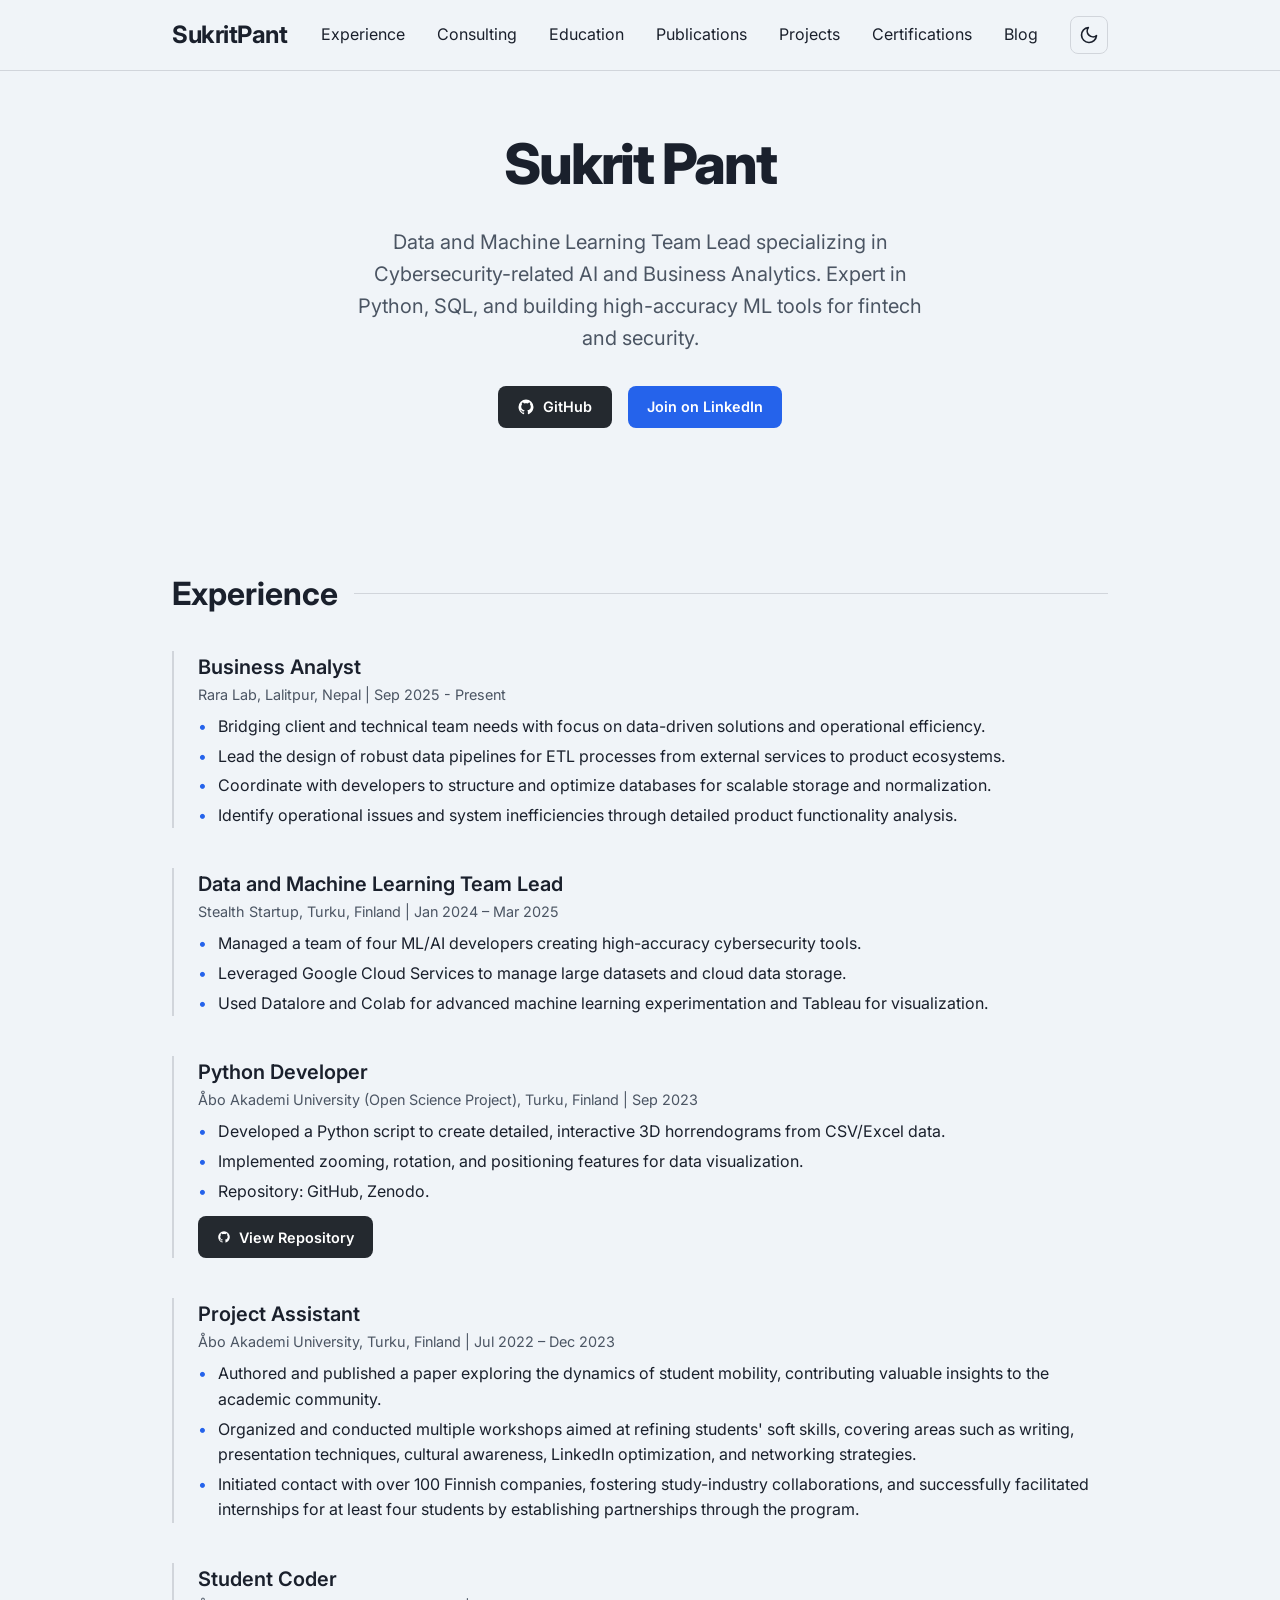
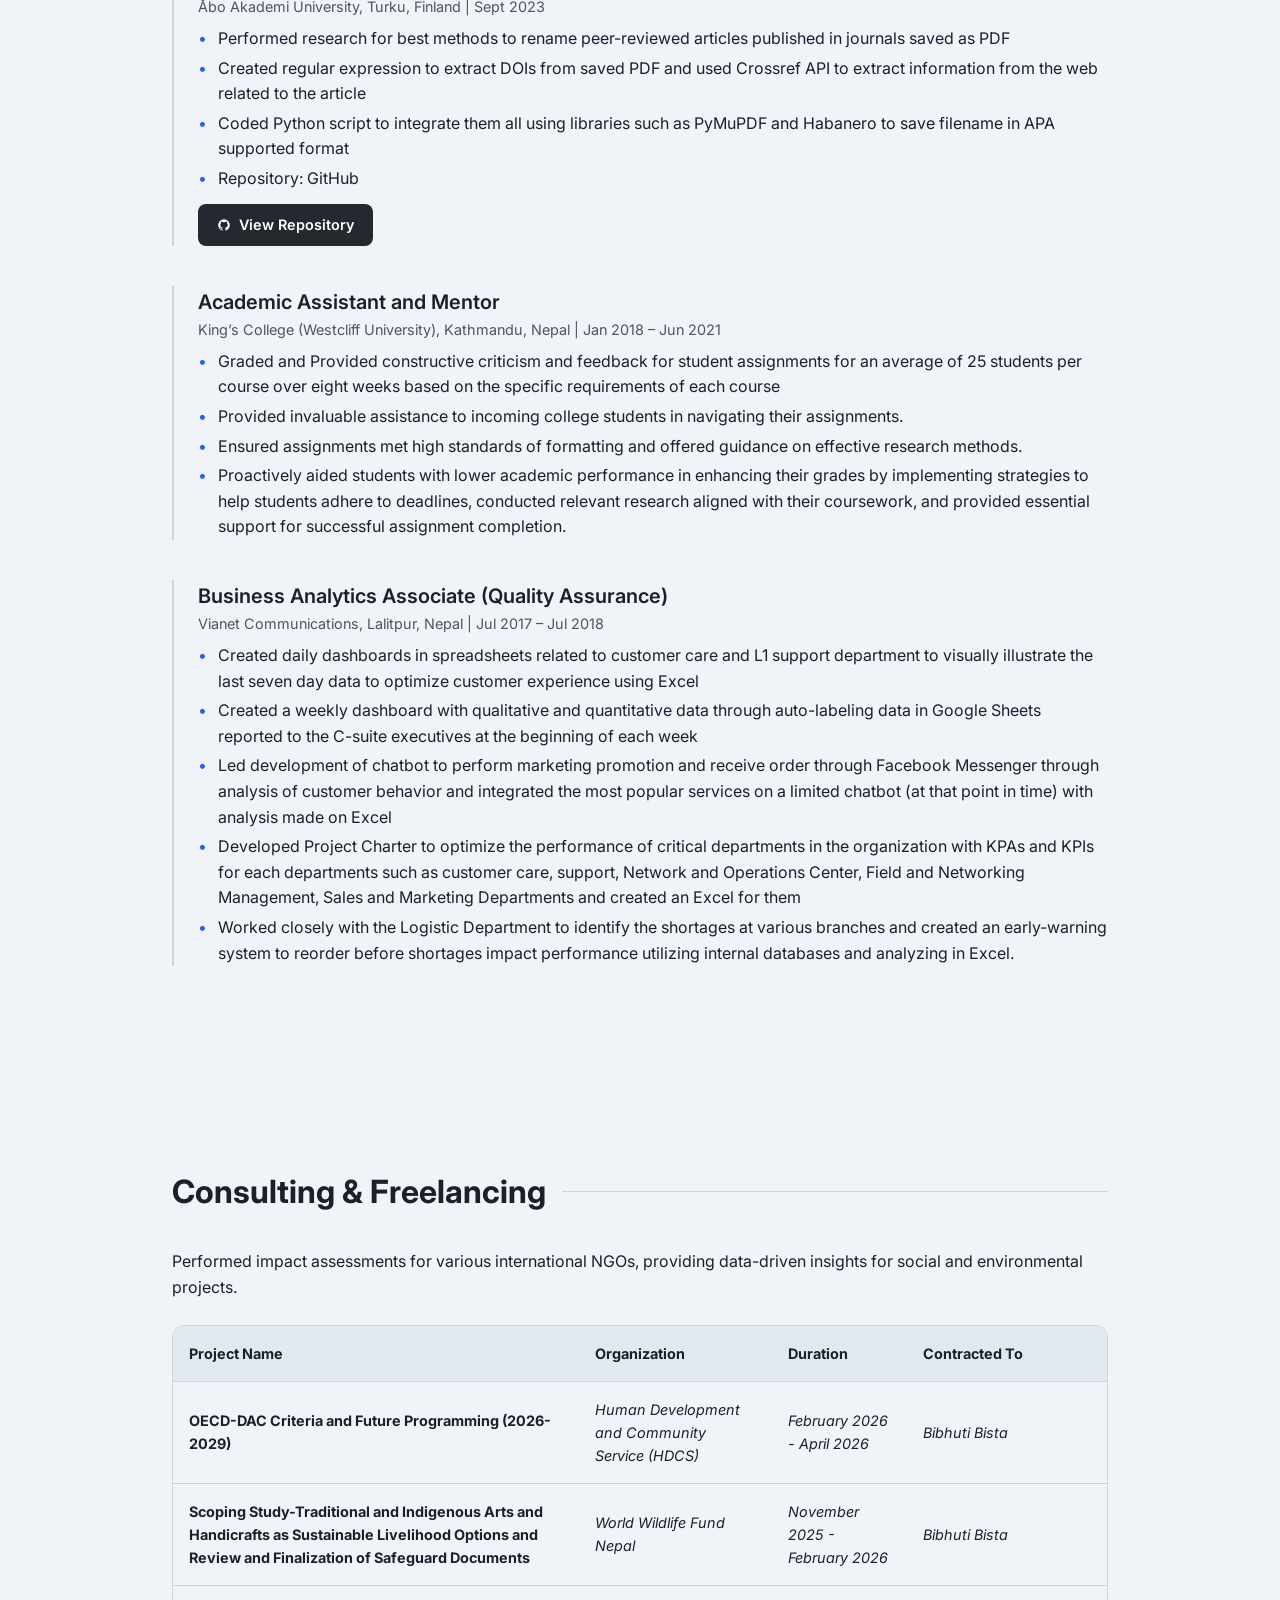
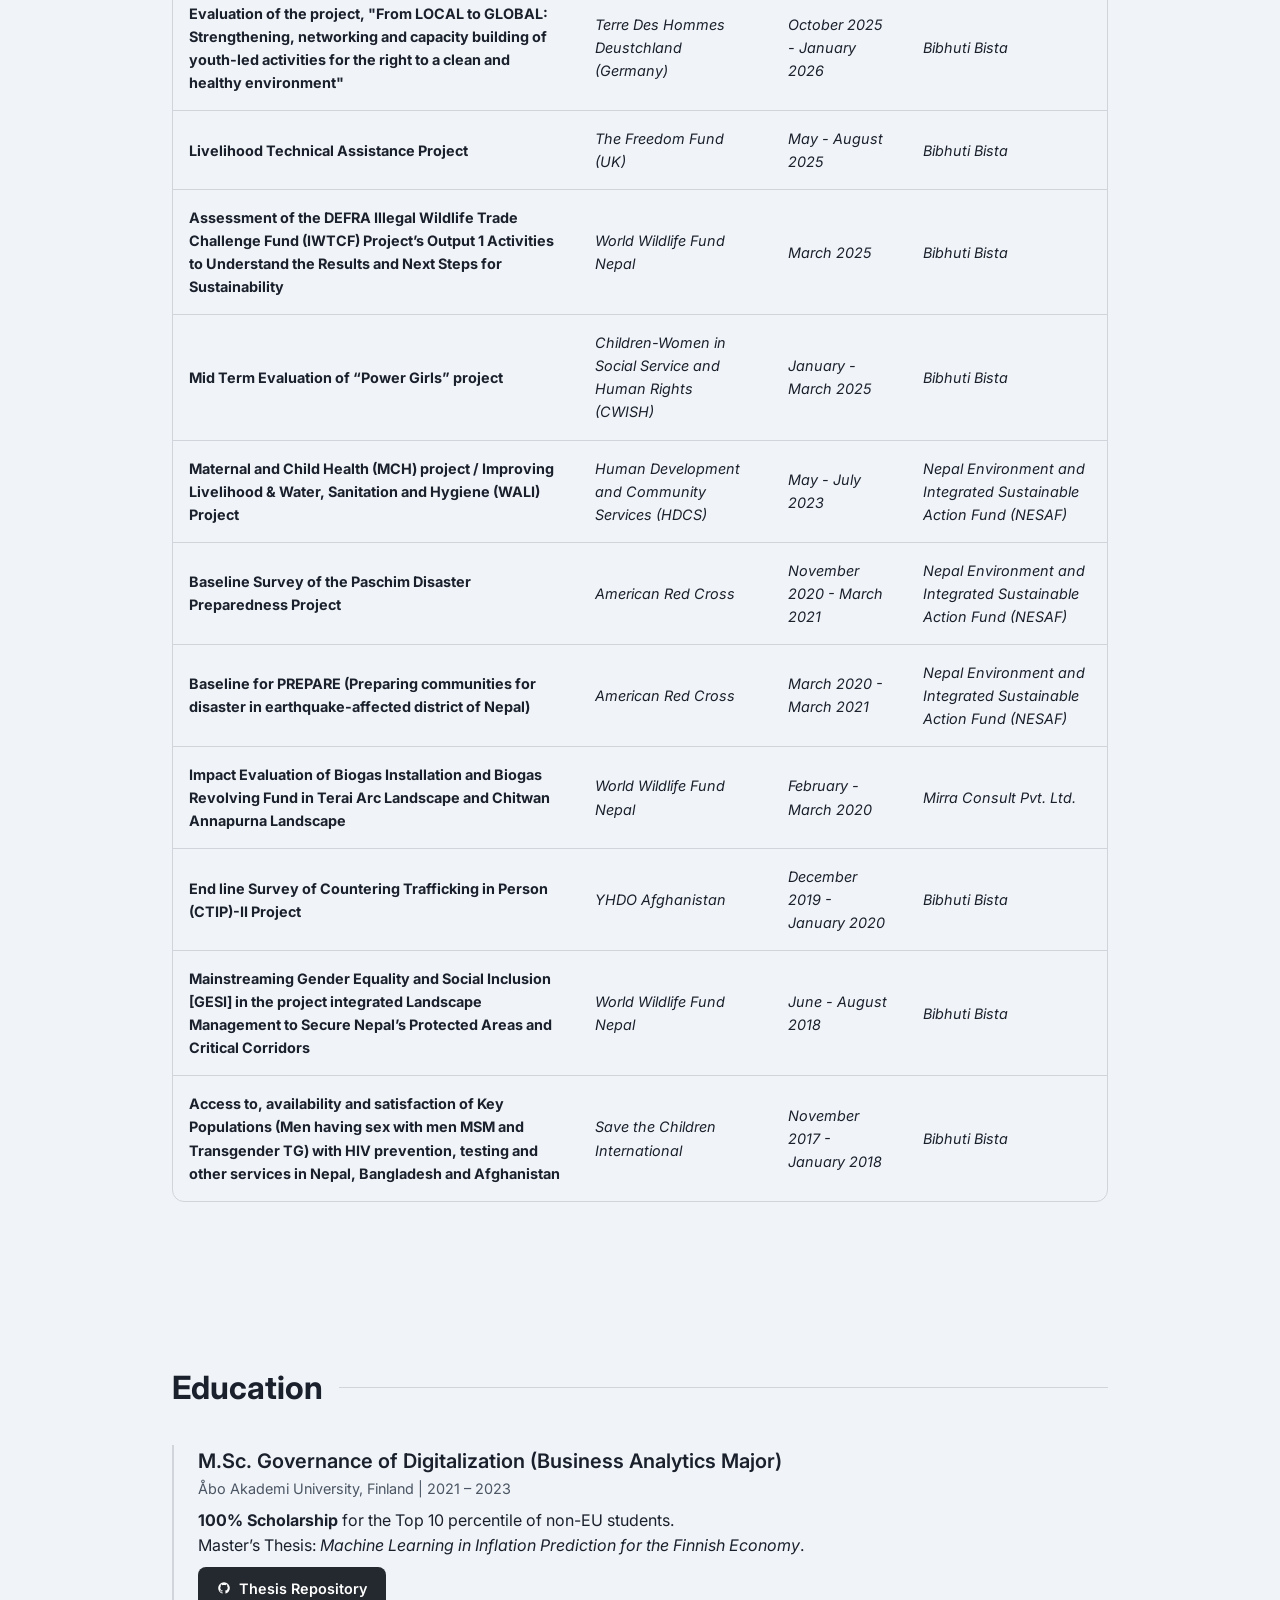
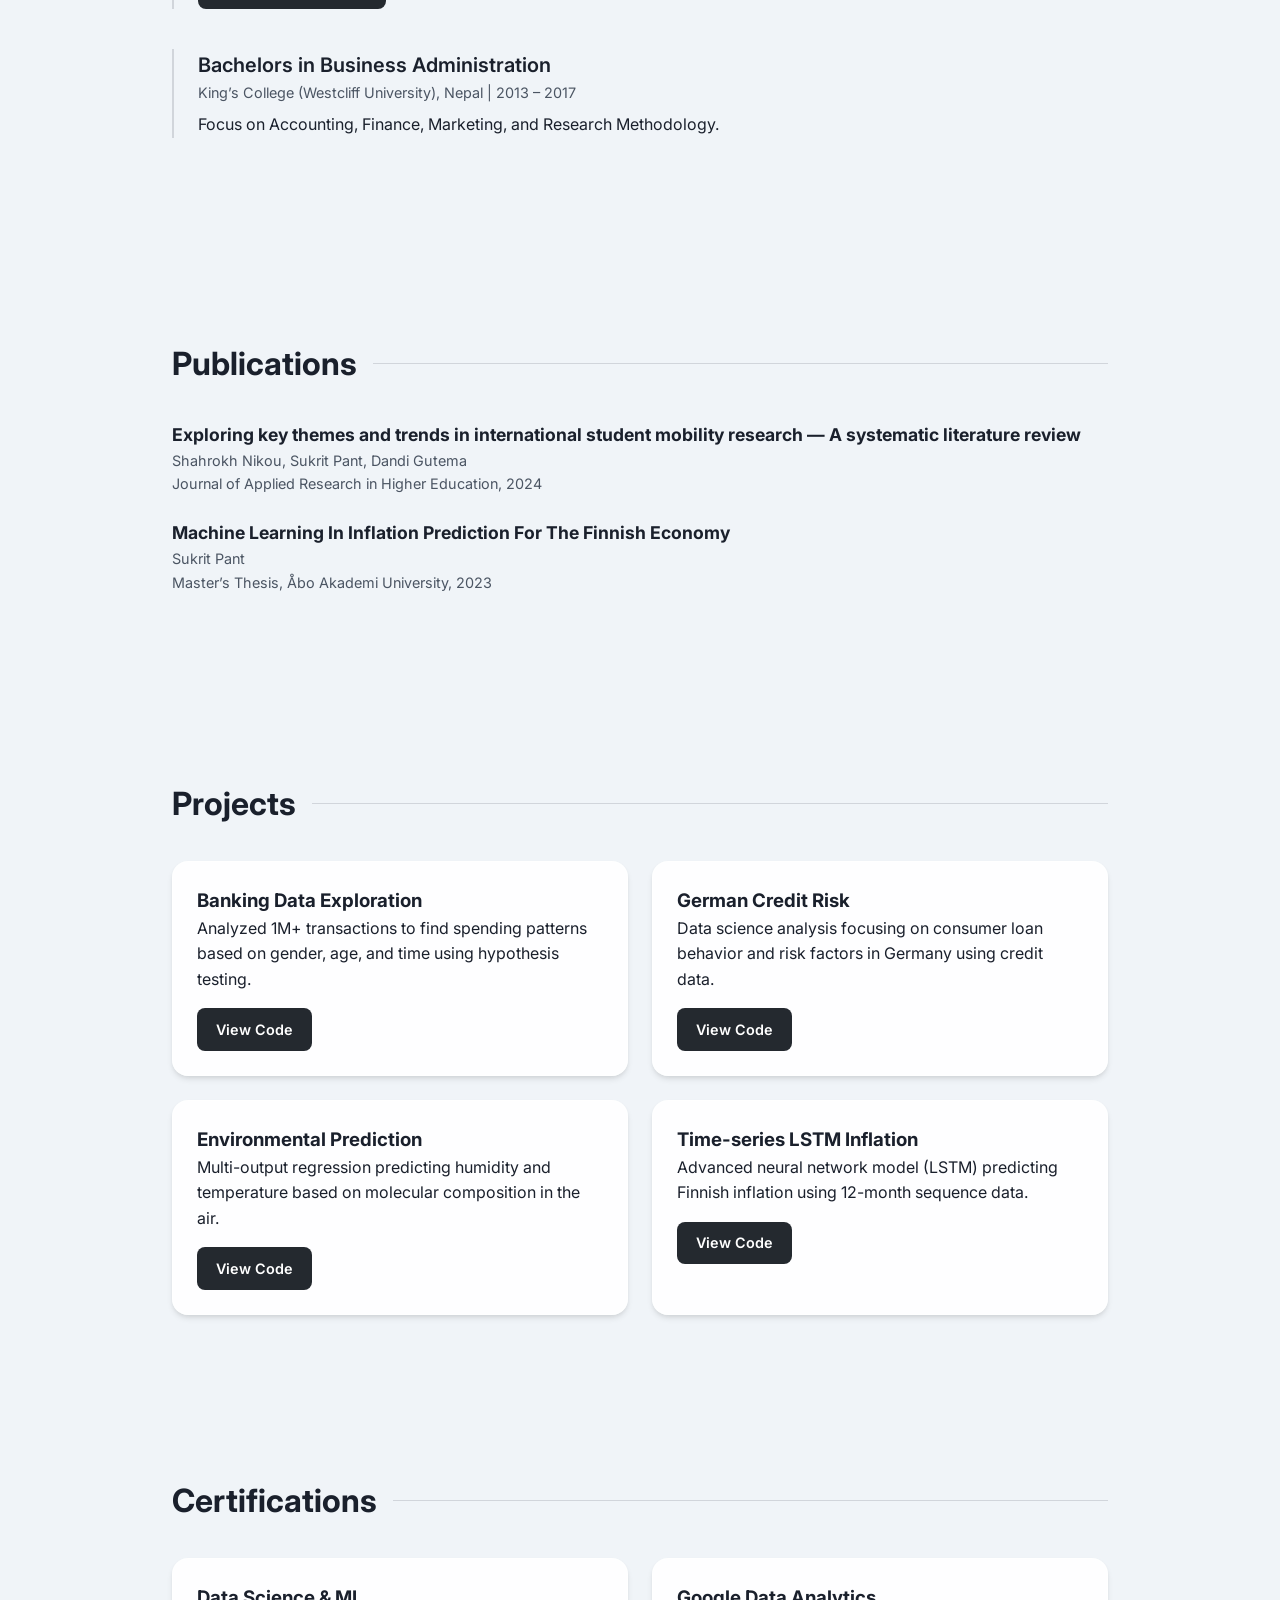
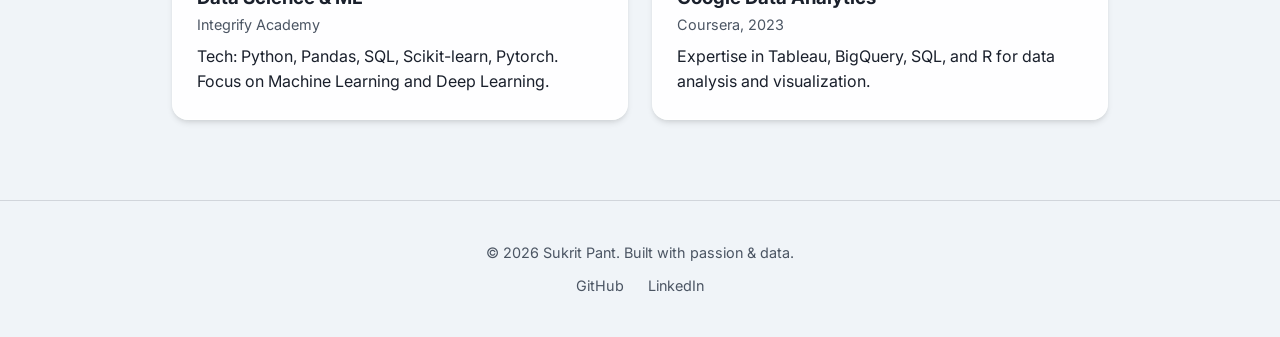
==== commit f8457940: "Adding contracted to" ====
--- a/index.html
+++ b/index.html
@@ -233,15 +233,23 @@
                             <th>Project Name</th>
                             <th>Organization</th>
                             <th>Duration</th>
+                            <th>Contracted To</th>
                         </tr>
                     </thead>
                     <tbody>
+                        <tr>
+                            <td><strong><strong>OECD-DAC Criteria and Future Programming (2026-2029)</strong></td>
+                            <td><i>Human Development and Community Service (HDCS)</i></td>
+                            <td><i>February 2026 - April 2026</i></td>
+                            <td><i>Bibhuti Bista</i></td>
+                        </tr>
                         <tr>
                             <td><strong>Scoping Study-Traditional and Indigenous Arts and Handicrafts as Sustainable
                                     Livelihood
                                     Options and Review and Finalization of Safeguard Documents</strong></td>
                             <td><i>World Wildlife Fund Nepal</i></td>
                             <td><i>November 2025 - February 2026</i></td>
+                            <td><i>Bibhuti Bista</i></td>
                         </tr>
                         <tr>
                             <td><strong>Evaluation of the project, "From LOCAL to GLOBAL: Strengthening, networking and
@@ -250,11 +258,13 @@
                                     environment"</strong></td>
                             <td><i>Terre Des Hommes Deustchland (Germany)</i></td>
                             <td><i>October 2025 - January 2026</i></td>
+                            <td><i>Bibhuti Bista</i></td>
                         </tr>
                         <tr>
                             <td><strong>Livelihood Technical Assistance Project</strong></td>
                             <td><i>The Freedom Fund (UK)</i></td>
                             <td><i>May - August 2025</i></td>
+                            <td><i>Bibhuti Bista</i></td>
                         </tr>
                         <tr>
                             <td><strong>Assessment of the DEFRA Illegal Wildlife Trade Challenge Fund (IWTCF) Project’s
@@ -262,11 +272,13 @@
                                     Activities to Understand the Results and Next Steps for Sustainability</strong></td>
                             <td><i>World Wildlife Fund Nepal</i></td>
                             <td><i>March 2025</i></td>
+                            <td><i>Bibhuti Bista</i></td>
                         </tr>
                         <tr>
                             <td><strong>Mid Term Evaluation of “Power Girls” project</strong></td>
                             <td><i>Children-Women in Social Service and Human Rights (CWISH)</i></td>
                             <td><i>January - March 2025</i></td>
+                            <td><i>Bibhuti Bista</i></td>
                         </tr>
                         <tr>
                             <td><strong>Maternal and Child Health (MCH) project / Improving Livelihood & Water,
@@ -274,11 +286,13 @@
                                     Hygiene (WALI) Project</strong></td>
                             <td><i>Human Development and Community Services (HDCS)</i></td>
                             <td><i>May - July 2023</i></td>
+                            <td><i>Nepal Environment and Integrated Sustainable Action Fund (NESAF)</i></td>
                         </tr>
                         <tr>
                             <td><strong>Baseline Survey of the Paschim Disaster Preparedness Project</strong></td>
                             <td><i>American Red Cross</i></td>
                             <td><i>November 2020 - March 2021</i></td>
+                            <td><i>Nepal Environment and Integrated Sustainable Action Fund (NESAF)</i></td>
                         </tr>
                         <tr>
                             <td><strong>Baseline for PREPARE (Preparing communities for disaster in earthquake-affected
@@ -286,18 +300,21 @@
                                     of Nepal)</strong></td>
                             <td><i>American Red Cross</i></td>
                             <td><i>March 2020 - March 2021</i></td>
+                            <td><i>Nepal Environment and Integrated Sustainable Action Fund (NESAF)</i></td>
                         </tr>
                         <tr>
                             <td><strong>Impact Evaluation of Biogas Installation and Biogas Revolving Fund in Terai Arc
                                     Landscape and Chitwan Annapurna Landscape</strong></td>
                             <td><i>World Wildlife Fund Nepal</i></td>
                             <td><i>February - March 2020</i></td>
+                            <td><i>Mirra Consult Pvt. Ltd.</i></td>
                         </tr>
                         <tr>
                             <td><strong>End line Survey of Countering Trafficking in Person (CTIP)-II Project</strong>
                             </td>
                             <td><i>YHDO Afghanistan</i></td>
                             <td><i>December 2019 - January 2020</i></td>
+                            <td><i>Bibhuti Bista</i></td>
                         </tr>
                         <tr>
                             <td><strong>Mainstreaming Gender Equality and Social Inclusion [GESI] in the project
@@ -306,6 +323,7 @@
                                     Corridors</strong></td>
                             <td><i>World Wildlife Fund Nepal</i></td>
                             <td><i>June - August 2018</i></td>
+                            <td><i>Bibhuti Bista</i></td>
                         </tr>
                         <tr>
                             <td><strong>Access to, availability and satisfaction of Key Populations (Men having sex with
@@ -315,6 +333,7 @@
                                     and Afghanistan</strong></td>
                             <td><i>Save the Children International</i></td>
                             <td><i>November 2017 - January 2018</i></td>
+                            <td><i>Bibhuti Bista</i></td>
                         </tr>
                     </tbody>
                 </table>
